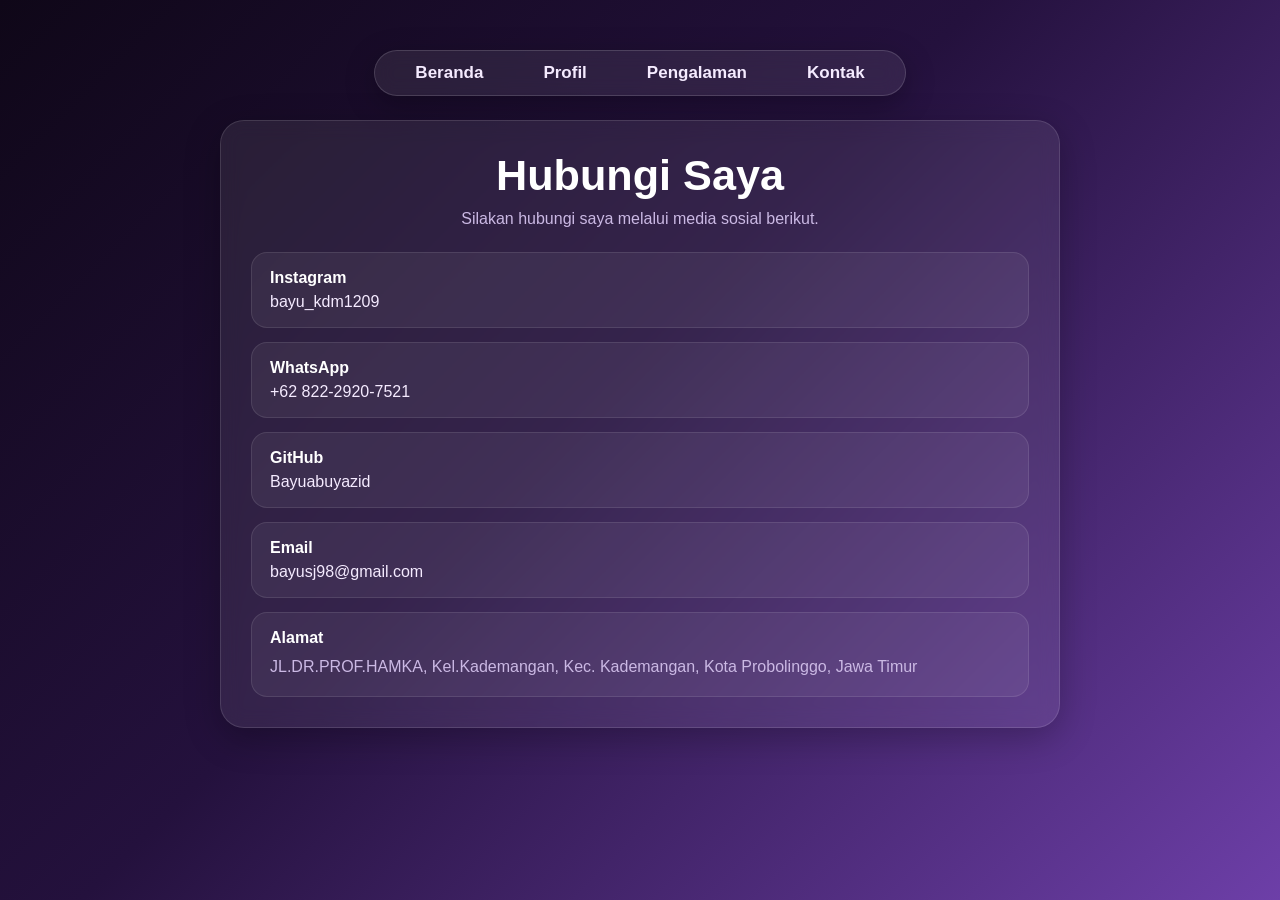
==== kontak.html @ 6a30286f "mengubah title website" ====
<!DOCTYPE html>
<html lang="en">
<head>
    <meta charset="UTF-8">
    <meta name="viewport" content="width=device-width, initial-scale=1.0">
    <title>Portofolio</title>
   <link rel="stylesheet" href="portofolio.css">
</head>
<body class="kontak-page">
    <header>
        <div class="navbar">
            <div class="login">
                <img src="" alt="">
            </div>
            <nav class="menu">
                <ul>
                    <li><a href="index.html">Beranda</a></li>
                    <li><a href="portofolio-2.html">Profil</a></li>
                    <li><a href="potofolio-3.html">Pengalaman</a></li>
                    <li><a href="kontak.html">Kontak</a></li>
                </ul>
            </nav>
        </div>

        <div class="kontak-wrapper">
            <h1>Hubungi Saya</h1>
            <p class="subjudul">Silakan hubungi saya melalui media sosial berikut.</p>

            <div class="kontak-list">
                <div class="kontak-item">
                    <strong>Instagram</strong>
                    <a href="https://www.instagram.com/bayu_kdm1209" target="_blank">bayu_kdm1209</a>
                </div>

                <div class="kontak-item">
                    <strong>WhatsApp</strong>
                    <a href="https://wa.me/6282229207521" target="_blank">+62 822-2920-7521</a>
                </div>
                 <div class="Kontak-item">
                    <strong>GitHub</strong>
                    <a href="https://github.com/Bayuabuyazid" target="_blank">Bayuabuyazid</a>
                 </div>
                <div class="kontak-item">
                    <strong>Email</strong>
                    <a href="mailto:bayusj98@gmail.com">bayusj98@gmail.com</a>
                </div>

                <div class="kontak-item">
                    <strong>Alamat</strong>
                    <p>JL.DR.PROF.HAMKA, Kel.Kademangan, Kec. Kademangan, Kota Probolinggo, Jawa Timur</p>
                </div>
            </div>
        </div>
    </header>
    <script src="../JS/portofolio.js"></script>
</body>
</html>
---- portofolio.css ----
:root {
    --bg-dark: #0f0718;
    --bg-mid: #24113d;
    --bg-light: #6d3fa8;
    --text-main: #f5ebff;
    --text-soft: #cbb9e4;
    --accent: #b388ff;
    --accent-2: #7c4dff;
}

* {
    box-sizing: border-box;
    margin: 0;
    padding: 0;
}

body {
    font-family: 'Segoe UI', Arial, sans-serif;
    min-height: 100vh;
    scroll-behavior: smooth;
    background: linear-gradient(135deg, var(--bg-dark) 0%, var(--bg-mid) 45%, var(--bg-light) 100%);
    color: var(--text-main);
}

header {
    padding: 20px 40px;
}

.navbar {
    display: flex;
    justify-content: center;
    align-items: center;
    background: rgba(255, 255, 255, 0.08);
    backdrop-filter: blur(10px);
    border: 1px solid rgba(255, 255, 255, 0.15);
    border-radius: 50px;
    padding: 12px 20px;
    margin: 20px auto;
    width: fit-content;
    box-shadow: 0 8px 30px rgba(0, 0, 0, 0.25);
}

.menu ul {
    display: flex;
    list-style: none;
    gap: 20px;
    justify-content: center;
    align-items: center;
    padding: 0;
    margin: 0;
}

.menu ul li a {
    text-decoration: none;
    color: var(--text-main);
    font-weight: 600;
    padding: 12px 20px;
    font-size: 17px;
    border-radius: 20px;
    transition: 0.3s ease;
}

.menu ul li a:hover {
    background: linear-gradient(90deg, var(--accent), var(--accent-2));
    color: #fff;
    box-shadow: 0 0 12px rgba(179, 136, 255, 0.4);
}

main {
    display: grid;
    grid-template-columns: 1.2fr 0.8fr;
    align-items: center;
    gap: 40px;
    padding: 60px 40px 40px;
}

.perkenalan {
    background: rgba(255, 255, 255, 0.08);
    padding: 30px;
    border-radius: 24px;
    border: 1px solid rgba(255, 255, 255, 0.12);
    box-shadow: 0 10px 35px rgba(0, 0, 0, 0.25);
}

.perkenalan h1 {
    font-size: 2.2rem;
    margin-bottom: 12px;
    color: #ffffff;
}

.perkenalan p {
    font-size: 1rem;
    line-height: 1.7;
    color: var(--text-soft);
}

.foto {
    display: flex;
    justify-content: center;
}

.foto img {
    width: 280px;
    height: 280px;
    object-fit: cover;
    border-radius: 50%;
    border: 4px solid rgba(255, 255, 255, 0.25);
    box-shadow: 0 12px 35px rgba(0, 0, 0, 0.35);
}

@media (max-width: 768px) {
    header {
        padding: 16px;
    }

    .navbar {
        flex-direction: column;
        gap: 12px;
    }

    main {
        grid-template-columns: 1fr;
        padding: 30px 16px;
    }

    .perkenalan {
        padding: 24px;
    }

    .foto img {
        width: 220px;
        height: 220px;
    }
}

body.halaman-Profil {
    min-height: 100vh;
    background: linear-gradient(135deg, var(--bg-dark) 0%, var(--bg-mid) 45%, var(--bg-light) 100%);
    color: var(--text-main);
    overflow-x: hidden;
    position: relative;
}

body.halaman-Profil::before {
    content: "";
    position: absolute;
    inset: 0;
    background: radial-gradient(circle at top left, rgba(179, 136, 255, 0.2), transparent 28%),
                radial-gradient(circle at bottom right, rgba(124, 77, 255, 0.2), transparent 30%);
    pointer-events: none;
}

body.halaman-Profil header {
    position: relative;
    z-index: 1;
    padding: 30px 24px 60px;
}

body.halaman-Profil h1 {
    text-align: center;
    font-size: clamp(2rem, 4vw, 3rem);
    margin: 30px 0 10px;
    color: #ffffff;
    text-shadow: 0 4px 20px rgba(0, 0, 0, 0.25);
}

body.halaman-Profil header > p {
    text-align: center;
    font-size: 1.08rem;
    color: var(--text-soft);
    margin-bottom: 30px;
    letter-spacing: 0.04em;
}

body.halaman-Profil .info,
body.halaman-Profil .tentang {
    max-width: 820px;
    margin: 0 auto 24px;
    background: rgba(255, 255, 255, 0.08);
    border: 1px solid rgba(255, 255, 255, 0.12);
    border-radius: 24px;
    padding: 24px 28px;
    box-shadow: 0 10px 35px rgba(0, 0, 0, 0.25);
    backdrop-filter: blur(10px);
}

body.halaman-Profil .info p {
    margin: 10px 0;
    font-size: 1rem;
    color: var(--text-main);
}

body.halaman-Profil .tentang h2 {
    margin-bottom: 14px;
    font-size: 1.5rem;
    color: #ffffff;
}

body.halaman-Profil .tentang p {
    line-height: 1.8;
    color: var(--text-soft);
    font-size: 1rem;
}

body.halaman-Profil .profil {
    max-width: 980px;
    margin: 0 auto;
    padding: 0 24px 60px;
    position: relative;
    z-index: 1;
}

body.halaman-Profil .profil > h1 {
    text-align: center;
    font-size: clamp(2rem, 4vw, 3rem);
    margin: 0 0 16px;
    color: #ffffff;
    text-shadow: 0 4px 20px rgba(0, 0, 0, 0.25);
}

body.halaman-Profil .deskripsi {
    max-width: 760px;
    margin: 0 auto 32px;
    text-align: center;
    line-height: 1.8;
    color: var(--text-soft);
    font-size: 1.04rem;
}

body.halaman-Profil .box {
    margin-bottom: 24px;
    padding: 24px 28px;
    border-radius: 24px;
    background: rgba(255, 255, 255, 0.08);
    border: 1px solid rgba(255, 255, 255, 0.12);
    box-shadow: 0 10px 35px rgba(0, 0, 0, 0.25);
    backdrop-filter: blur(10px);
}

body.halaman-Profil .box h2 {
    margin-bottom: 16px;
    font-size: 1.4rem;
    color: #ffffff;
}

body.halaman-Profil .card {
    padding: 18px 20px;
    margin-bottom: 14px;
    border-radius: 18px;
    background: rgba(255, 255, 255, 0.06);
    border: 1px solid rgba(255, 255, 255, 0.1);
}

body.halaman-Profil .card:last-child {
    margin-bottom: 0;
}

body.halaman-Profil .card h3 {
    margin-bottom: 8px;
    color: #ffffff;
    font-size: 1.06rem;
}

body.halaman-Profil .card p,
body.halaman-Profil .card li,
body.halaman-Profil .card small {
    color: var(--text-soft);
    line-height: 1.7;
}

body.halaman-Profil .card strong {
    color: var(--text-main);
}

body.halaman-Profil .card ul {
    list-style: none;
    padding: 0;
    margin: 0;
    display: grid;
    gap: 8px;
}

body.halaman-Profil .card li::before {
    content: "•";
    color: var(--accent);
    margin-right: 8px;
}

@media (max-width: 768px) {
    body.halaman-Profil header {
        padding: 20px 16px 40px;
    }

    body.halaman-Profil .menu ul {
        flex-wrap: wrap;
        gap: 10px;
    }

    body.halaman-Profil .info,
    body.halaman-Profil .tentang {
        padding: 20px;
        border-radius: 18px;
    }
}

body.kontak-page {
    min-height: 100vh;
    background: linear-gradient(135deg, var(--bg-dark) 0%, var(--bg-mid) 45%, var(--bg-light) 100%);
    color: var(--text-main);
    overflow-x: hidden;
}

body.kontak-page header {
    padding: 30px 24px 60px;
}

body.kontak-page .kontak-wrapper {
    max-width: 840px;
    margin: 24px auto 0;
    padding: 30px;
    border-radius: 24px;
    background: rgba(255, 255, 255, 0.08);
    border: 1px solid rgba(255, 255, 255, 0.12);
    box-shadow: 0 10px 35px rgba(0, 0, 0, 0.25);
    backdrop-filter: blur(10px);
}

body.kontak-page h1 {
    text-align: center;
    font-size: clamp(2rem, 4vw, 2.7rem);
    margin-bottom: 10px;
    color: #ffffff;
}

body.kontak-page .subjudul {
    text-align: center;
    color: var(--text-soft);
    margin-bottom: 24px;
}

body.kontak-page .kontak-list {
    display: grid;
    gap: 14px;
}

body.kontak-page .kontak-item,
body.kontak-page .Kontak-item {
    padding: 16px 18px;
    border-radius: 16px;
    background: rgba(255, 255, 255, 0.06);
    border: 1px solid rgba(255, 255, 255, 0.1);
    display: flex;
    flex-direction: column;
    gap: 6px;
    transition: transform 0.2s ease, background 0.2s ease;
}

body.kontak-page .kontak-item:hover,
body.kontak-page .Kontak-item:hover {
    background: rgba(255, 255, 255, 0.1);
    transform: translateY(-2px);
}

body.kontak-page .kontak-item strong,
body.kontak-page .Kontak-item strong {
    display: block;
    color: #ffffff;
    font-size: 1rem;
}

body.kontak-page .kontak-item a,
body.kontak-page .Kontak-item a {
    color: var(--text-main);
    text-decoration: none;
    word-break: break-word;
}

body.kontak-page .kontak-item a:hover,
body.kontak-page .Kontak-item a:hover {
    color: var(--accent);
}

body.kontak-page .kontak-item p,
body.kontak-page .Kontak-item p {
    margin: 0;
    color: var(--text-soft);
    line-height: 1.7;
}

@media (max-width: 768px) {
    body.kontak-page header {
        padding: 20px 16px 40px;
    }

    body.kontak-page .kontak-wrapper {
        padding: 20px;
        border-radius: 18px;
    }
}

body.halaman-Pengalaman{
    min-height:100vh;
    background:linear-gradient(135deg,var(--bg-dark) 0%,var(--bg-mid) 45%,var(--bg-light) 100%);
    color:var(--text-main);
    overflow-x:hidden;
    position:relative;
}

body.halaman-Pengalaman::before{
    content:"";
    position:absolute;
    inset:0;
    background:
    radial-gradient(circle at top left,rgba(179,136,255,.18),transparent 30%),
    radial-gradient(circle at bottom right,rgba(124,77,255,.18),transparent 30%);
    pointer-events:none;
}

body.halaman-Pengalaman header{
    position:relative;
    z-index:2;
}

.pengalaman{
    position:relative;
    z-index:2;
    max-width:1100px;
    margin:40px auto;
    padding:20px;
}

.pengalaman h1{
    text-align:center;
    font-size:2.6rem;
    margin-bottom:40px;
    color:#fff;
    text-shadow:0 5px 15px rgba(0,0,0,.3);
}

.pengalaman{
    display:grid;
    grid-template-columns:repeat(auto-fit,minmax(220px,1fr));
    gap:30px;
}

.pengalaman h1{
    grid-column:1/-1;
}

.skill{
    background:rgba(255,255,255,.08);
    border:1px solid rgba(255,255,255,.12);
    border-radius:22px;
    padding:25px;
    backdrop-filter:blur(12px);
    box-shadow:0 12px 35px rgba(0,0,0,.25);
    transition:.35s;
    text-align:center;
}

.skill:hover{
    transform:translateY(-10px);
    box-shadow:0 18px 40px rgba(124,77,255,.35);
    border:1px solid rgba(179,136,255,.35);
}

.skill img{
    width:110px;
    height:110px;
    object-fit:contain;
    margin-bottom:18px;
}

.skill span{
    display:block;
    font-size:1.1rem;
    font-weight:600;
    color:#fff;
}

@media(max-width:768px){

    .pengalaman{
        grid-template-columns:1fr;
        padding:15px;
    }

    .pengalaman h1{
        font-size:2rem;
    }

    .skill img{
        width:90px;
        height:90px;
    }

}

/* ===========================================
   ANIMASI TAMBAHAN
   =========================================== */

/* Background bergerak perlahan */
body{
    background-size:300% 300%;
    animation:gradientMove 15s ease infinite;
}

@keyframes gradientMove{
    0%{
        background-position:0% 50%;
    }
    50%{
        background-position:100% 50%;
    }
    100%{
        background-position:0% 50%;
    }
}

/* Navbar muncul dari atas */
.navbar{
    animation:navbarMasuk .8s ease;
}

@keyframes navbarMasuk{
    from{
        opacity:0;
        transform:translateY(-40px);
    }
    to{
        opacity:1;
        transform:translateY(0);
    }
}

/* Card muncul dengan animasi */
.perkenalan,
.info,
.tentang,
.skill,
.kontak-wrapper{

    animation:muncul .8s ease;

}

@keyframes muncul{

    from{
        opacity:0;
        transform:translateY(40px);
    }

    to{
        opacity:1;
        transform:translateY(0);
    }

}

/* Foto profil bernapas */
.foto img{

    animation:nafas 4s ease-in-out infinite;

}

@keyframes nafas{

    0%{
        transform:scale(1);
    }

    50%{
        transform:scale(1.03);
    }

    100%{
        transform:scale(1);
    }

}

/* Judul menyala */
h1{

    animation:glow 3s infinite alternate;

}

@keyframes glow{

    from{
        text-shadow:0 0 8px #7c4dff;
    }

    to{
        text-shadow:0 0 25px #b388ff;
    }

}

/* Hover menu */
.menu ul li a{

    transition:.35s;

}

.menu ul li a:hover{

    transform:translateY(-4px) scale(1.05);

}

/* Hover card */
.skill,
.perkenalan,
.info,
.tentang,
.kontak-wrapper{

    transition:.4s;

}

.skill:hover,
.perkenalan:hover,
.info:hover,
.tentang:hover,
.kontak-wrapper:hover{

    transform:translateY(-10px);
    box-shadow:0 15px 40px rgba(179,136,255,.35);

}

/* Hover logo */
.skill img{

    transition:.5s;

}

.skill:hover img{

    transform:rotate(10deg) scale(1.15);

}

/* Animasi garis bawah menu */
.menu ul li a{

    position:relative;

}

.menu ul li a::after{

    content:"";
    position:absolute;
    left:50%;
    bottom:5px;
    width:0;
    height:2px;
    background:#fff;
    transition:.4s;

}

.menu ul li a:hover::after{

    width:70%;
    left:15%;

}

/* Scroll lebih halus */
html{

    scroll-behavior:smooth;

}

/* Repostori di hp */
@media(max-width:768px){

    .skill img{

        width:80px;
        height:80px;

    }

    .skill span{

        font-size:1rem;

    }

}
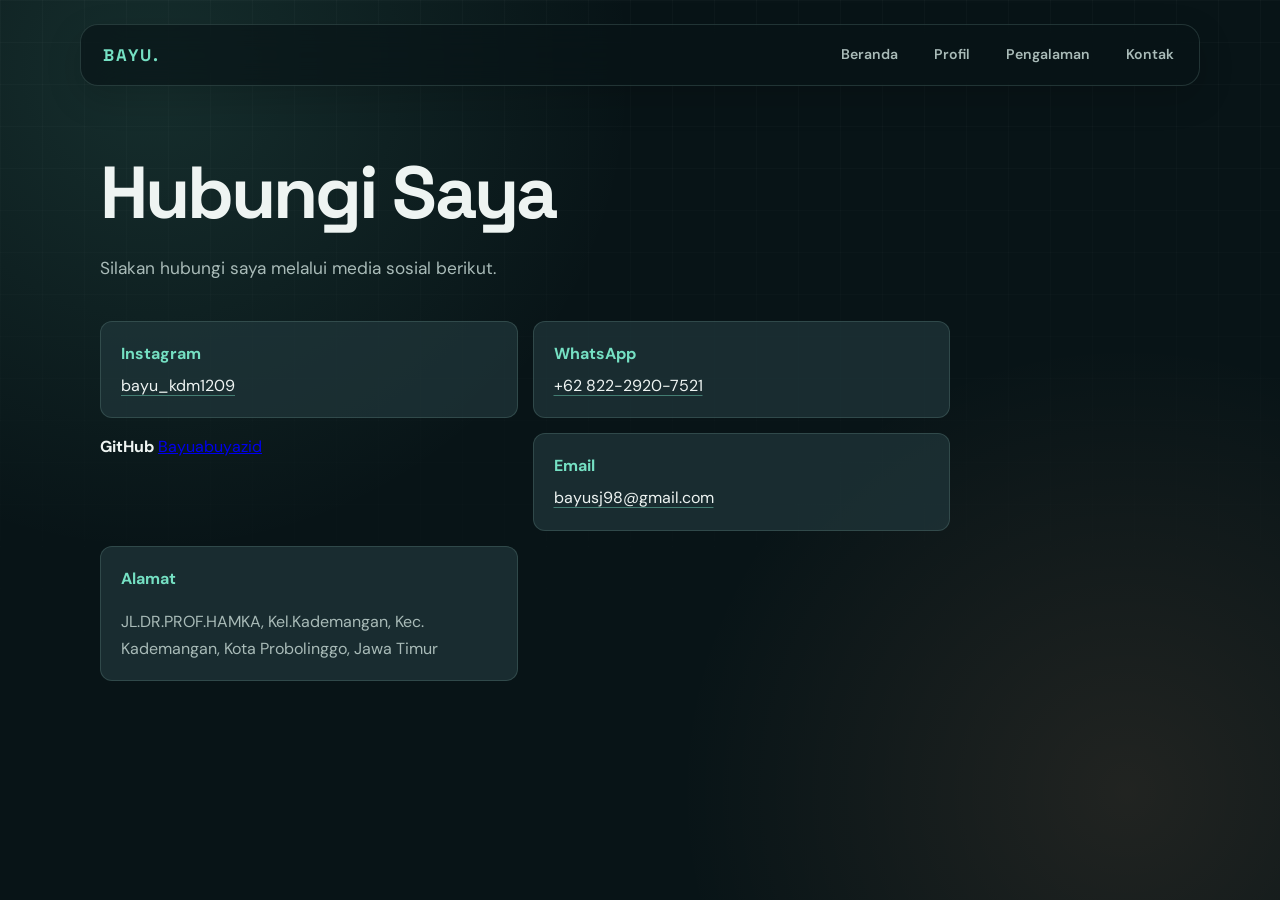
==== commit 0cb70380: "meperbaiki file" ====
--- a/kontak.html
+++ b/kontak.html
@@ -5,20 +5,19 @@
     <meta name="viewport" content="width=device-width, initial-scale=1.0">
     <title>Portofolio</title>
    <link rel="stylesheet" href="portofolio.css">
+     <link rel="icon" type="image/png" href="img/ChatGPT Image 18 Agu 2026, 06.42.05.png">
 </head>
 <body class="kontak-page">
     <header>
-        <div class="navbar">
+       <div class = "navbar">
             <div class="login">
-                <img src="" alt="">
+                <img src="" alt="Bayu Abu Yazid">
             </div>
             <nav class="menu">
-                <ul>
-                    <li><a href="index.html">Beranda</a></li>
-                    <li><a href="portofolio-2.html">Profil</a></li>
-                    <li><a href="potofolio-3.html">Pengalaman</a></li>
-                    <li><a href="kontak.html">Kontak</a></li>
-                </ul>
+             <a href="index.html">Beranda</a>
+             <a href="portofolio-2.html">Profil</a>
+             <a href="potofolio-3.html ">Pengalaman</a>
+             <a href="kontak.html">Kontak</a>
             </nav>
         </div>
 
--- a/portofolio.css
+++ b/portofolio.css
@@ -1,703 +1,352 @@
+@import url('https://fonts.googleapis.com/css2?family=DM+Sans:wght@400;500;600;700&family=Space+Grotesk:wght@500;600;700&display=swap');
+
 :root {
-    --bg-dark: #0f0718;
-    --bg-mid: #24113d;
-    --bg-light: #6d3fa8;
-    --text-main: #f5ebff;
-    --text-soft: #cbb9e4;
-    --accent: #b388ff;
-    --accent-2: #7c4dff;
+    --ink: #eef4f2;
+    --muted: #a9bbb8;
+    --surface: rgba(19, 35, 40, 0.82);
+    --surface-light: rgba(32, 54, 59, 0.72);
+    --line: rgba(173, 221, 211, 0.16);
+    --accent: #75e0c3;
+    --accent-warm: #ffad7a;
+    --background: #081417;
+    --shadow: 0 24px 70px rgba(0, 0, 0, 0.28);
 }
 
 * {
     box-sizing: border-box;
+}
+
+html {
+    scroll-behavior: smooth;
+}
+
+body {
+    min-height: 100vh;
+    margin: 0;
+    color: var(--ink);
+    font-family: 'DM Sans', 'Segoe UI', sans-serif;
+    line-height: 1.7;
+    background:
+        radial-gradient(circle at 12% 8%, rgba(117, 224, 195, 0.13), transparent 30rem),
+        radial-gradient(circle at 88% 88%, rgba(255, 173, 122, 0.1), transparent 28rem),
+        var(--background);
+}
+
+body::before {
+    position: fixed;
+    inset: 0;
+    z-index: -1;
+    background-image: linear-gradient(rgba(255, 255, 255, 0.025) 1px, transparent 1px),
+        linear-gradient(90deg, rgba(255, 255, 255, 0.025) 1px, transparent 1px);
+    background-size: 42px 42px;
+    content: '';
+    mask-image: linear-gradient(to bottom, black, transparent 80%);
+    pointer-events: none;
+}
+
+header {
+    position: relative;
+    z-index: 2;
+    width: min(1120px, calc(100% - 40px));
+    margin: 0 auto;
+    padding: 24px 0;
+}
+
+.navbar {
+    display: flex;
+    align-items: center;
+    justify-content: space-between;
+    min-height: 58px;
+    padding: 8px 10px 8px 22px;
+    border: 1px solid var(--line);
+    border-radius: 18px;
+    background: rgba(8, 20, 23, 0.68);
+    box-shadow: 0 12px 35px rgba(0, 0, 0, 0.16);
+    backdrop-filter: blur(18px);
+}
+
+.login::before {
+    color: var(--accent);
+    content: 'BAYU.';
+    font-family: 'Space Grotesk', sans-serif;
+    font-size: 1.05rem;
+    font-weight: 700;
+    letter-spacing: 0.12em;
+}
+
+.login img {
+    display: none;
+}
+
+.menu,
+.menu ul {
+    display: flex;
+    align-items: center;
+    gap: 6px;
     margin: 0;
     padding: 0;
-}
-
-body {
-    font-family: 'Segoe UI', Arial, sans-serif;
-    min-height: 100vh;
-    scroll-behavior: smooth;
-    background: linear-gradient(135deg, var(--bg-dark) 0%, var(--bg-mid) 45%, var(--bg-light) 100%);
-    color: var(--text-main);
-}
-
-header {
-    padding: 20px 40px;
-}
-
-.navbar {
+    list-style: none;
+}
+
+.menu a {
+    display: block;
+    padding: 9px 14px;
+    border: 1px solid transparent;
+    border-radius: 10px;
+    color: var(--muted);
+    font-size: 0.88rem;
+    font-weight: 600;
+    text-decoration: none;
+    transition: 0.25s ease;
+}
+
+.menu a:hover,
+.menu a.active {
+    border-color: rgba(117, 224, 195, 0.24);
+    color: var(--accent);
+    background: rgba(117, 224, 195, 0.1);
+}
+
+h1,
+h2,
+h3 {
+    margin-top: 0;
+    color: var(--ink);
+    font-family: 'Space Grotesk', sans-serif;
+    line-height: 1.15;
+}
+
+h1 {
+    font-size: clamp(2.6rem, 6vw, 5.3rem);
+    letter-spacing: -0.04em;
+}
+
+h2 {
+    font-size: clamp(1.35rem, 2.5vw, 1.9rem);
+}
+
+main,
+.pengalaman,
+.kontak-wrapper {
+    width: min(1120px, calc(100% - 40px));
+    margin: 0 auto;
+}
+
+.perkenalan {
+    max-width: 780px;
+    padding: 13vh 0 60px;
+}
+
+.perkenalan h1 {
+    max-width: 760px;
+    margin-bottom: 22px;
+}
+
+.perkenalan h1::first-line {
+    color: var(--accent);
+}
+
+.perkenalan p,
+.deskripsi,
+.subjudul {
+    max-width: 650px;
+    color: var(--muted);
+    font-size: 1.08rem;
+}
+
+.foto {
+    position: absolute;
+    top: 21vh;
+    right: max(40px, calc((100vw - 1120px) / 2));
+    width: 230px;
+    padding: 9px;
+    border: 1px solid var(--line);
+    border-radius: 50%;
+    background: var(--surface);
+    box-shadow: var(--shadow);
+    transform: rotate(5deg);
+}
+
+.foto img {
+    display: block;
+    width: 100%;
+    aspect-ratio: 1;
+    border-radius: 50%;
+    object-fit: cover;
+}
+
+.profil,
+.pengalaman,
+.kontak-wrapper {
+    padding: 65px 0 100px;
+}
+
+.profil > h1,
+.pengalaman > h1,
+.kontak-wrapper > h1 {
+    margin-bottom: 18px;
+    font-size: clamp(2.5rem, 6vw, 4.6rem);
+}
+
+.box {
+    margin-top: 38px;
+    padding: 26px;
+    border: 1px solid var(--line);
+    border-radius: 18px;
+    background: rgba(14, 29, 33, 0.66);
+    box-shadow: var(--shadow);
+}
+
+.box h2 {
     display: flex;
-    justify-content: center;
+    gap: 10px;
     align-items: center;
-    background: rgba(255, 255, 255, 0.08);
-    backdrop-filter: blur(10px);
-    border: 1px solid rgba(255, 255, 255, 0.15);
-    border-radius: 50px;
-    padding: 12px 20px;
-    margin: 20px auto;
-    width: fit-content;
-    box-shadow: 0 8px 30px rgba(0, 0, 0, 0.25);
-}
-
-.menu ul {
-    display: flex;
-    list-style: none;
-    gap: 20px;
-    justify-content: center;
-    align-items: center;
-    padding: 0;
+    margin-bottom: 20px;
+}
+
+.card,
+.kontak-item {
+    margin-top: 14px;
+    padding: 18px 20px;
+    border: 1px solid var(--line);
+    border-radius: 12px;
+    background: var(--surface-light);
+}
+
+.card p,
+.card ul {
+    margin: 7px 0;
+}
+
+.card strong,
+.card h3,
+.kontak-item strong {
+    color: var(--accent);
+}
+
+.card small {
+    color: var(--accent-warm);
+}
+
+.card li {
+    margin: 8px 0;
+    color: var(--muted);
+}
+
+.pengalaman {
+    display: grid;
+    grid-template-columns: repeat(4, 1fr);
+    gap: 18px;
+}
+
+.pengalaman h1 {
+    grid-column: 1 / -1;
+}
+
+.skill {
+    overflow: hidden;
+    min-height: 220px;
+    border: 1px solid var(--line);
+    border-radius: 16px;
+    background: var(--surface);
+    box-shadow: var(--shadow);
+    transition: transform 0.3s ease, border-color 0.3s ease;
+}
+
+.skill:hover {
+    border-color: rgba(117, 224, 195, 0.52);
+    transform: translateY(-8px);
+}
+
+.skill img {
+    display: block;
+    width: 100%;
+    height: 220px;
+    object-fit: cover;
+}
+
+.kontak-list {
+    display: grid;
+    grid-template-columns: repeat(2, 1fr);
+    gap: 15px;
+    max-width: 850px;
+    margin-top: 38px;
+}
+
+.kontak-item {
     margin: 0;
 }
 
-.menu ul li a {
-    text-decoration: none;
-    color: var(--text-main);
-    font-weight: 600;
-    padding: 12px 20px;
-    font-size: 17px;
-    border-radius: 20px;
-    transition: 0.3s ease;
-}
-
-.menu ul li a:hover {
-    background: linear-gradient(90deg, var(--accent), var(--accent-2));
-    color: #fff;
-    box-shadow: 0 0 12px rgba(179, 136, 255, 0.4);
-}
-
-main {
-    display: grid;
-    grid-template-columns: 1.2fr 0.8fr;
-    align-items: center;
-    gap: 40px;
-    padding: 60px 40px 40px;
-}
-
-.perkenalan {
-    background: rgba(255, 255, 255, 0.08);
-    padding: 30px;
-    border-radius: 24px;
-    border: 1px solid rgba(255, 255, 255, 0.12);
-    box-shadow: 0 10px 35px rgba(0, 0, 0, 0.25);
-}
-
-.perkenalan h1 {
-    font-size: 2.2rem;
-    margin-bottom: 12px;
-    color: #ffffff;
-}
-
-.perkenalan p {
-    font-size: 1rem;
-    line-height: 1.7;
-    color: var(--text-soft);
-}
-
-.foto {
-    display: flex;
-    justify-content: center;
-}
-
-.foto img {
-    width: 280px;
-    height: 280px;
-    object-fit: cover;
-    border-radius: 50%;
-    border: 4px solid rgba(255, 255, 255, 0.25);
-    box-shadow: 0 12px 35px rgba(0, 0, 0, 0.35);
-}
-
-@media (max-width: 768px) {
-    header {
+.kontak-item strong,
+.kontak-item a {
+    display: block;
+}
+
+.kontak-item a {
+    margin-top: 5px;
+    color: var(--ink);
+    text-decoration-color: rgba(117, 224, 195, 0.45);
+    text-underline-offset: 4px;
+}
+
+.kontak-item a:hover {
+    color: var(--accent);
+}
+
+.kontak-item p {
+    margin-bottom: 0;
+    color: var(--muted);
+}
+
+@media (max-width: 760px) {
+    header,
+    main,
+    .pengalaman,
+    .kontak-wrapper {
+        width: min(100% - 28px, 600px);
+    }
+
+    .navbar {
+        align-items: flex-start;
+        gap: 12px;
         padding: 16px;
     }
 
-    .navbar {
-        flex-direction: column;
-        gap: 12px;
-    }
-
-    main {
+    .menu,
+    .menu ul {
+        flex-wrap: wrap;
+        justify-content: flex-end;
+    }
+
+    .menu a {
+        padding: 7px 9px;
+        font-size: 0.78rem;
+    }
+
+    .perkenalan {
+        padding-top: 9vh;
+    }
+
+    .foto {
+        position: relative;
+        top: auto;
+        right: auto;
+        width: min(190px, 55vw);
+        margin: 0 auto 40px;
+    }
+
+    .profil,
+    .pengalaman,
+    .kontak-wrapper {
+        padding-top: 40px;
+    }
+
+    .box {
+        padding: 18px;
+    }
+
+    .pengalaman,
+    .kontak-list {
         grid-template-columns: 1fr;
-        padding: 30px 16px;
-    }
-
-    .perkenalan {
-        padding: 24px;
-    }
-
-    .foto img {
-        width: 220px;
-        height: 220px;
-    }
-}
-
-body.halaman-Profil {
-    min-height: 100vh;
-    background: linear-gradient(135deg, var(--bg-dark) 0%, var(--bg-mid) 45%, var(--bg-light) 100%);
-    color: var(--text-main);
-    overflow-x: hidden;
-    position: relative;
-}
-
-body.halaman-Profil::before {
-    content: "";
-    position: absolute;
-    inset: 0;
-    background: radial-gradient(circle at top left, rgba(179, 136, 255, 0.2), transparent 28%),
-                radial-gradient(circle at bottom right, rgba(124, 77, 255, 0.2), transparent 30%);
-    pointer-events: none;
-}
-
-body.halaman-Profil header {
-    position: relative;
-    z-index: 1;
-    padding: 30px 24px 60px;
-}
-
-body.halaman-Profil h1 {
-    text-align: center;
-    font-size: clamp(2rem, 4vw, 3rem);
-    margin: 30px 0 10px;
-    color: #ffffff;
-    text-shadow: 0 4px 20px rgba(0, 0, 0, 0.25);
-}
-
-body.halaman-Profil header > p {
-    text-align: center;
-    font-size: 1.08rem;
-    color: var(--text-soft);
-    margin-bottom: 30px;
-    letter-spacing: 0.04em;
-}
-
-body.halaman-Profil .info,
-body.halaman-Profil .tentang {
-    max-width: 820px;
-    margin: 0 auto 24px;
-    background: rgba(255, 255, 255, 0.08);
-    border: 1px solid rgba(255, 255, 255, 0.12);
-    border-radius: 24px;
-    padding: 24px 28px;
-    box-shadow: 0 10px 35px rgba(0, 0, 0, 0.25);
-    backdrop-filter: blur(10px);
-}
-
-body.halaman-Profil .info p {
-    margin: 10px 0;
-    font-size: 1rem;
-    color: var(--text-main);
-}
-
-body.halaman-Profil .tentang h2 {
-    margin-bottom: 14px;
-    font-size: 1.5rem;
-    color: #ffffff;
-}
-
-body.halaman-Profil .tentang p {
-    line-height: 1.8;
-    color: var(--text-soft);
-    font-size: 1rem;
-}
-
-body.halaman-Profil .profil {
-    max-width: 980px;
-    margin: 0 auto;
-    padding: 0 24px 60px;
-    position: relative;
-    z-index: 1;
-}
-
-body.halaman-Profil .profil > h1 {
-    text-align: center;
-    font-size: clamp(2rem, 4vw, 3rem);
-    margin: 0 0 16px;
-    color: #ffffff;
-    text-shadow: 0 4px 20px rgba(0, 0, 0, 0.25);
-}
-
-body.halaman-Profil .deskripsi {
-    max-width: 760px;
-    margin: 0 auto 32px;
-    text-align: center;
-    line-height: 1.8;
-    color: var(--text-soft);
-    font-size: 1.04rem;
-}
-
-body.halaman-Profil .box {
-    margin-bottom: 24px;
-    padding: 24px 28px;
-    border-radius: 24px;
-    background: rgba(255, 255, 255, 0.08);
-    border: 1px solid rgba(255, 255, 255, 0.12);
-    box-shadow: 0 10px 35px rgba(0, 0, 0, 0.25);
-    backdrop-filter: blur(10px);
-}
-
-body.halaman-Profil .box h2 {
-    margin-bottom: 16px;
-    font-size: 1.4rem;
-    color: #ffffff;
-}
-
-body.halaman-Profil .card {
-    padding: 18px 20px;
-    margin-bottom: 14px;
-    border-radius: 18px;
-    background: rgba(255, 255, 255, 0.06);
-    border: 1px solid rgba(255, 255, 255, 0.1);
-}
-
-body.halaman-Profil .card:last-child {
-    margin-bottom: 0;
-}
-
-body.halaman-Profil .card h3 {
-    margin-bottom: 8px;
-    color: #ffffff;
-    font-size: 1.06rem;
-}
-
-body.halaman-Profil .card p,
-body.halaman-Profil .card li,
-body.halaman-Profil .card small {
-    color: var(--text-soft);
-    line-height: 1.7;
-}
-
-body.halaman-Profil .card strong {
-    color: var(--text-main);
-}
-
-body.halaman-Profil .card ul {
-    list-style: none;
-    padding: 0;
-    margin: 0;
-    display: grid;
-    gap: 8px;
-}
-
-body.halaman-Profil .card li::before {
-    content: "•";
-    color: var(--accent);
-    margin-right: 8px;
-}
-
-@media (max-width: 768px) {
-    body.halaman-Profil header {
-        padding: 20px 16px 40px;
-    }
-
-    body.halaman-Profil .menu ul {
-        flex-wrap: wrap;
-        gap: 10px;
-    }
-
-    body.halaman-Profil .info,
-    body.halaman-Profil .tentang {
-        padding: 20px;
-        border-radius: 18px;
-    }
-}
-
-body.kontak-page {
-    min-height: 100vh;
-    background: linear-gradient(135deg, var(--bg-dark) 0%, var(--bg-mid) 45%, var(--bg-light) 100%);
-    color: var(--text-main);
-    overflow-x: hidden;
-}
-
-body.kontak-page header {
-    padding: 30px 24px 60px;
-}
-
-body.kontak-page .kontak-wrapper {
-    max-width: 840px;
-    margin: 24px auto 0;
-    padding: 30px;
-    border-radius: 24px;
-    background: rgba(255, 255, 255, 0.08);
-    border: 1px solid rgba(255, 255, 255, 0.12);
-    box-shadow: 0 10px 35px rgba(0, 0, 0, 0.25);
-    backdrop-filter: blur(10px);
-}
-
-body.kontak-page h1 {
-    text-align: center;
-    font-size: clamp(2rem, 4vw, 2.7rem);
-    margin-bottom: 10px;
-    color: #ffffff;
-}
-
-body.kontak-page .subjudul {
-    text-align: center;
-    color: var(--text-soft);
-    margin-bottom: 24px;
-}
-
-body.kontak-page .kontak-list {
-    display: grid;
-    gap: 14px;
-}
-
-body.kontak-page .kontak-item,
-body.kontak-page .Kontak-item {
-    padding: 16px 18px;
-    border-radius: 16px;
-    background: rgba(255, 255, 255, 0.06);
-    border: 1px solid rgba(255, 255, 255, 0.1);
-    display: flex;
-    flex-direction: column;
-    gap: 6px;
-    transition: transform 0.2s ease, background 0.2s ease;
-}
-
-body.kontak-page .kontak-item:hover,
-body.kontak-page .Kontak-item:hover {
-    background: rgba(255, 255, 255, 0.1);
-    transform: translateY(-2px);
-}
-
-body.kontak-page .kontak-item strong,
-body.kontak-page .Kontak-item strong {
-    display: block;
-    color: #ffffff;
-    font-size: 1rem;
-}
-
-body.kontak-page .kontak-item a,
-body.kontak-page .Kontak-item a {
-    color: var(--text-main);
-    text-decoration: none;
-    word-break: break-word;
-}
-
-body.kontak-page .kontak-item a:hover,
-body.kontak-page .Kontak-item a:hover {
-    color: var(--accent);
-}
-
-body.kontak-page .kontak-item p,
-body.kontak-page .Kontak-item p {
-    margin: 0;
-    color: var(--text-soft);
-    line-height: 1.7;
-}
-
-@media (max-width: 768px) {
-    body.kontak-page header {
-        padding: 20px 16px 40px;
-    }
-
-    body.kontak-page .kontak-wrapper {
-        padding: 20px;
-        border-radius: 18px;
-    }
-}
-
-body.halaman-Pengalaman{
-    min-height:100vh;
-    background:linear-gradient(135deg,var(--bg-dark) 0%,var(--bg-mid) 45%,var(--bg-light) 100%);
-    color:var(--text-main);
-    overflow-x:hidden;
-    position:relative;
-}
-
-body.halaman-Pengalaman::before{
-    content:"";
-    position:absolute;
-    inset:0;
-    background:
-    radial-gradient(circle at top left,rgba(179,136,255,.18),transparent 30%),
-    radial-gradient(circle at bottom right,rgba(124,77,255,.18),transparent 30%);
-    pointer-events:none;
-}
-
-body.halaman-Pengalaman header{
-    position:relative;
-    z-index:2;
-}
-
-.pengalaman{
-    position:relative;
-    z-index:2;
-    max-width:1100px;
-    margin:40px auto;
-    padding:20px;
-}
-
-.pengalaman h1{
-    text-align:center;
-    font-size:2.6rem;
-    margin-bottom:40px;
-    color:#fff;
-    text-shadow:0 5px 15px rgba(0,0,0,.3);
-}
-
-.pengalaman{
-    display:grid;
-    grid-template-columns:repeat(auto-fit,minmax(220px,1fr));
-    gap:30px;
-}
-
-.pengalaman h1{
-    grid-column:1/-1;
-}
-
-.skill{
-    background:rgba(255,255,255,.08);
-    border:1px solid rgba(255,255,255,.12);
-    border-radius:22px;
-    padding:25px;
-    backdrop-filter:blur(12px);
-    box-shadow:0 12px 35px rgba(0,0,0,.25);
-    transition:.35s;
-    text-align:center;
-}
-
-.skill:hover{
-    transform:translateY(-10px);
-    box-shadow:0 18px 40px rgba(124,77,255,.35);
-    border:1px solid rgba(179,136,255,.35);
-}
-
-.skill img{
-    width:110px;
-    height:110px;
-    object-fit:contain;
-    margin-bottom:18px;
-}
-
-.skill span{
-    display:block;
-    font-size:1.1rem;
-    font-weight:600;
-    color:#fff;
-}
-
-@media(max-width:768px){
-
-    .pengalaman{
-        grid-template-columns:1fr;
-        padding:15px;
-    }
-
-    .pengalaman h1{
-        font-size:2rem;
-    }
-
-    .skill img{
-        width:90px;
-        height:90px;
-    }
-
-}
-
-/* ===========================================
-   ANIMASI TAMBAHAN
-   =========================================== */
-
-/* Background bergerak perlahan */
-body{
-    background-size:300% 300%;
-    animation:gradientMove 15s ease infinite;
-}
-
-@keyframes gradientMove{
-    0%{
-        background-position:0% 50%;
-    }
-    50%{
-        background-position:100% 50%;
-    }
-    100%{
-        background-position:0% 50%;
-    }
-}
-
-/* Navbar muncul dari atas */
-.navbar{
-    animation:navbarMasuk .8s ease;
-}
-
-@keyframes navbarMasuk{
-    from{
-        opacity:0;
-        transform:translateY(-40px);
-    }
-    to{
-        opacity:1;
-        transform:translateY(0);
-    }
-}
-
-/* Card muncul dengan animasi */
-.perkenalan,
-.info,
-.tentang,
-.skill,
-.kontak-wrapper{
-
-    animation:muncul .8s ease;
-
-}
-
-@keyframes muncul{
-
-    from{
-        opacity:0;
-        transform:translateY(40px);
-    }
-
-    to{
-        opacity:1;
-        transform:translateY(0);
-    }
-
-}
-
-/* Foto profil bernapas */
-.foto img{
-
-    animation:nafas 4s ease-in-out infinite;
-
-}
-
-@keyframes nafas{
-
-    0%{
-        transform:scale(1);
-    }
-
-    50%{
-        transform:scale(1.03);
-    }
-
-    100%{
-        transform:scale(1);
-    }
-
-}
-
-/* Judul menyala */
-h1{
-
-    animation:glow 3s infinite alternate;
-
-}
-
-@keyframes glow{
-
-    from{
-        text-shadow:0 0 8px #7c4dff;
-    }
-
-    to{
-        text-shadow:0 0 25px #b388ff;
-    }
-
-}
-
-/* Hover menu */
-.menu ul li a{
-
-    transition:.35s;
-
-}
-
-.menu ul li a:hover{
-
-    transform:translateY(-4px) scale(1.05);
-
-}
-
-/* Hover card */
-.skill,
-.perkenalan,
-.info,
-.tentang,
-.kontak-wrapper{
-
-    transition:.4s;
-
-}
-
-.skill:hover,
-.perkenalan:hover,
-.info:hover,
-.tentang:hover,
-.kontak-wrapper:hover{
-
-    transform:translateY(-10px);
-    box-shadow:0 15px 40px rgba(179,136,255,.35);
-
-}
-
-/* Hover logo */
-.skill img{
-
-    transition:.5s;
-
-}
-
-.skill:hover img{
-
-    transform:rotate(10deg) scale(1.15);
-
-}
-
-/* Animasi garis bawah menu */
-.menu ul li a{
-
-    position:relative;
-
-}
-
-.menu ul li a::after{
-
-    content:"";
-    position:absolute;
-    left:50%;
-    bottom:5px;
-    width:0;
-    height:2px;
-    background:#fff;
-    transition:.4s;
-
-}
-
-.menu ul li a:hover::after{
-
-    width:70%;
-    left:15%;
-
-}
-
-/* Scroll lebih halus */
-html{
-
-    scroll-behavior:smooth;
-
-}
-
-/* Repostori di hp */
-@media(max-width:768px){
-
-    .skill img{
-
-        width:80px;
-        height:80px;
-
-    }
-
-    .skill span{
-
-        font-size:1rem;
-
-    }
-
-}
-
+    }
+}
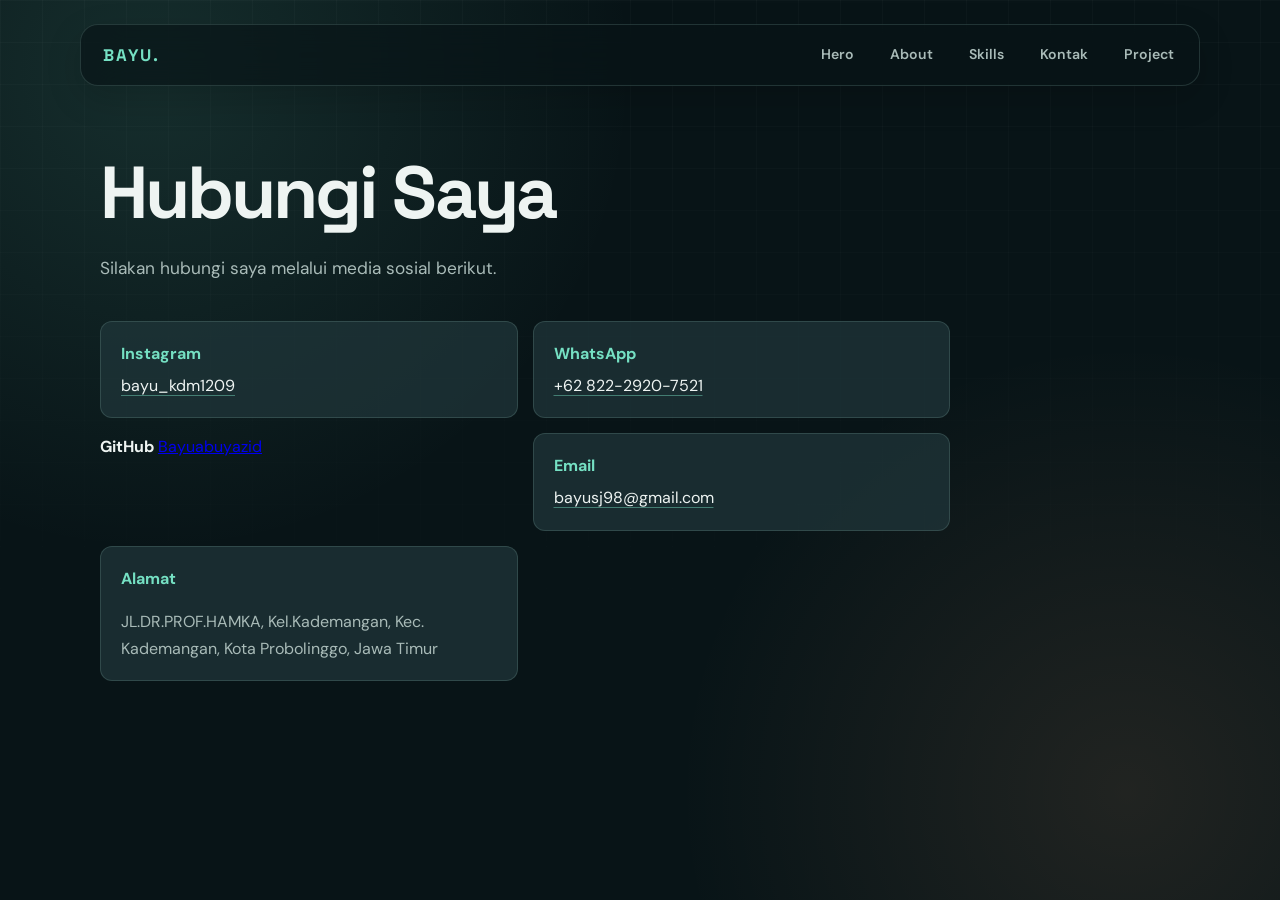
==== commit 9ea889a0: "menambahkan file baru" ====
--- a/kontak.html
+++ b/kontak.html
@@ -14,10 +14,11 @@
                 <img src="" alt="Bayu Abu Yazid">
             </div>
             <nav class="menu">
-             <a href="index.html">Beranda</a>
-             <a href="portofolio-2.html">Profil</a>
-             <a href="potofolio-3.html ">Pengalaman</a>
+             <a href="index.html">Hero</a>
+             <a href="portofolio-2.html">About</a>
+             <a href="potofolio-3.html ">Skills</a>
              <a href="kontak.html">Kontak</a>
+             <a href="project.html">Project</a>
             </nav>
         </div>
 
--- a/portofolio.css
+++ b/portofolio.css
@@ -1,5 +1,6 @@
 @import url('https://fonts.googleapis.com/css2?family=DM+Sans:wght@400;500;600;700&family=Space+Grotesk:wght@500;600;700&display=swap');
 
+/* Variabel warna dan efek utama agar mudah diubah dari satu tempat. */
 :root {
     --ink: #eef4f2;
     --muted: #a9bbb8;
@@ -12,6 +13,7 @@
     --shadow: 0 24px 70px rgba(0, 0, 0, 0.28);
 }
 
+/* Reset ukuran elemen dan pengaturan dasar halaman. */
 * {
     box-sizing: border-box;
 }
@@ -32,6 +34,7 @@
         var(--background);
 }
 
+    /* Pola garis tipis sebagai dekorasi latar belakang halaman. */
 body::before {
     position: fixed;
     inset: 0;
@@ -44,6 +47,7 @@
     pointer-events: none;
 }
 
+/* Area navigasi bagian atas halaman. */
 header {
     position: relative;
     z-index: 2;
@@ -52,6 +56,7 @@
     padding: 24px 0;
 }
 
+/* Kotak navigasi dengan efek transparan dan blur. */
 .navbar {
     display: flex;
     align-items: center;
@@ -65,6 +70,7 @@
     backdrop-filter: blur(18px);
 }
 
+/* Nama/logo yang dibuat menggunakan pseudo-element. */
 .login::before {
     color: var(--accent);
     content: 'BAYU.';
@@ -78,6 +84,7 @@
     display: none;
 }
 
+/* Daftar menu dan tampilan setiap link navigasi. */
 .menu,
 .menu ul {
     display: flex;
@@ -107,6 +114,7 @@
     background: rgba(117, 224, 195, 0.1);
 }
 
+/* Gaya umum untuk semua judul. */
 h1,
 h2,
 h3 {
@@ -125,6 +133,7 @@
     font-size: clamp(1.35rem, 2.5vw, 1.9rem);
 }
 
+/* Lebar konten utama agar rapi dan berada di tengah halaman. */
 main,
 .pengalaman,
 .kontak-wrapper {
@@ -132,6 +141,7 @@
     margin: 0 auto;
 }
 
+/* Bagian pembuka atau hero pada halaman utama. */
 .perkenalan {
     max-width: 780px;
     padding: 13vh 0 60px;
@@ -154,6 +164,7 @@
     font-size: 1.08rem;
 }
 
+/* Foto profil yang berada di sisi kanan pada layar besar. */
 .foto {
     position: absolute;
     top: 21vh;
@@ -175,6 +186,7 @@
     object-fit: cover;
 }
 
+/* Jarak dan judul untuk bagian profil, pengalaman, dan kontak. */
 .profil,
 .pengalaman,
 .kontak-wrapper {
@@ -188,6 +200,7 @@
     font-size: clamp(2.5rem, 6vw, 4.6rem);
 }
 
+/* Kotak pembungkus isi profil. */
 .box {
     margin-top: 38px;
     padding: 26px;
@@ -204,6 +217,7 @@
     margin-bottom: 20px;
 }
 
+/* Kartu informasi di dalam bagian profil. */
 .card,
 .kontak-item {
     margin-top: 14px;
@@ -233,6 +247,7 @@
     color: var(--muted);
 }
 
+/* Grid kartu pengalaman atau skill. */
 .pengalaman {
     display: grid;
     grid-template-columns: repeat(4, 1fr);
@@ -243,6 +258,7 @@
     grid-column: 1 / -1;
 }
 
+/* Kartu skill dengan efek naik saat kursor diarahkan ke kartu. */
 .skill {
     overflow: hidden;
     min-height: 220px;
@@ -265,6 +281,7 @@
     object-fit: cover;
 }
 
+/* Daftar informasi kontak dalam dua kolom. */
 .kontak-list {
     display: grid;
     grid-template-columns: repeat(2, 1fr);
@@ -298,6 +315,7 @@
     color: var(--muted);
 }
 
+/* Penyesuaian tampilan untuk layar tablet dan ponsel. */
 @media (max-width: 760px) {
     header,
     main,
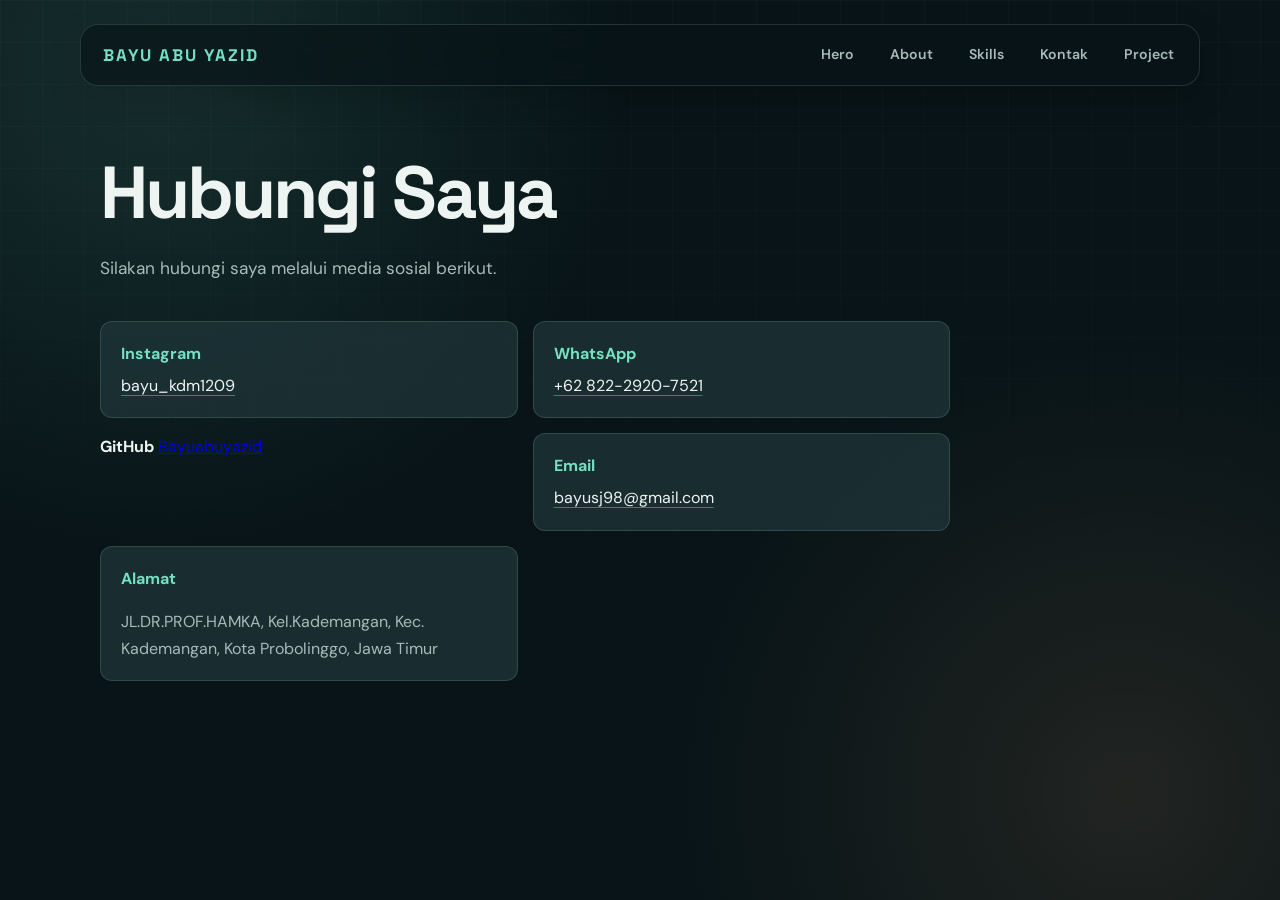
==== commit 58d631ec: "menambahkan file" ====
--- a/kontak.html
+++ b/kontak.html
@@ -13,7 +13,7 @@
             <div class="login">
                 <img src="" alt="Bayu Abu Yazid">
             </div>
-            <nav class="menu">
+           <nav class="menu">
              <a href="index.html">Hero</a>
              <a href="portofolio-2.html">About</a>
              <a href="potofolio-3.html ">Skills</a>
--- a/portofolio.css
+++ b/portofolio.css
@@ -73,7 +73,7 @@
 /* Nama/logo yang dibuat menggunakan pseudo-element. */
 .login::before {
     color: var(--accent);
-    content: 'BAYU.';
+    content: 'BAYU ABU YAZID';
     font-family: 'Space Grotesk', sans-serif;
     font-size: 1.05rem;
     font-weight: 700;
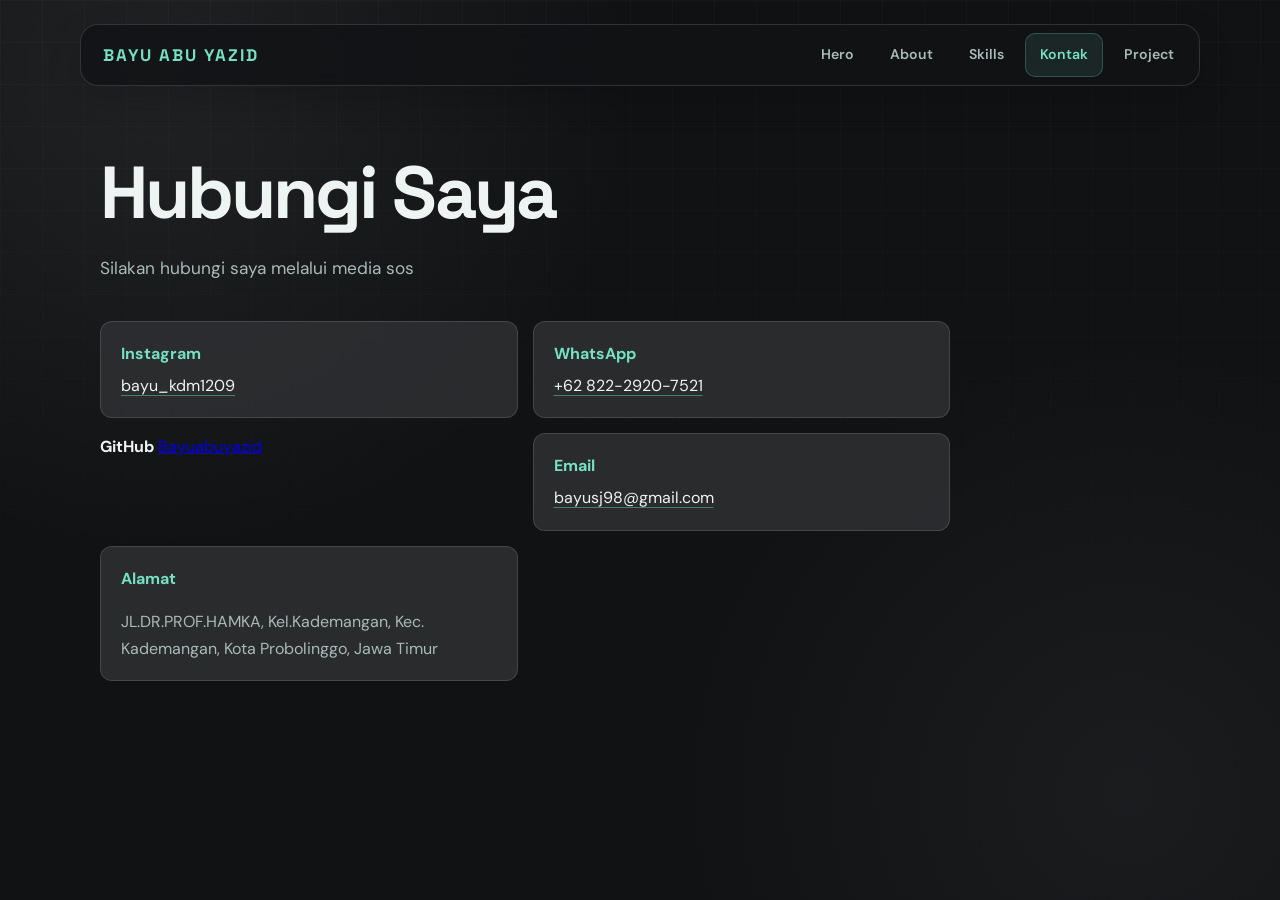
==== commit 0d7fa3df: "menambahkan file" ====
--- a/kontak.html
+++ b/kontak.html
@@ -1,57 +1,57 @@
-<!DOCTYPE html>
-<html lang="en">
-<head>
-    <meta charset="UTF-8">
-    <meta name="viewport" content="width=device-width, initial-scale=1.0">
-    <title>Portofolio</title>
-   <link rel="stylesheet" href="portofolio.css">
-     <link rel="icon" type="image/png" href="img/ChatGPT Image 18 Agu 2026, 06.42.05.png">
-</head>
-<body class="kontak-page">
-    <header>
-       <div class = "navbar">
-            <div class="login">
-                <img src="" alt="Bayu Abu Yazid">
-            </div>
-           <nav class="menu">
-             <a href="index.html">Hero</a>
-             <a href="portofolio-2.html">About</a>
-             <a href="potofolio-3.html ">Skills</a>
-             <a href="kontak.html">Kontak</a>
-             <a href="project.html">Project</a>
-            </nav>
-        </div>
-
-        <div class="kontak-wrapper">
-            <h1>Hubungi Saya</h1>
-            <p class="subjudul">Silakan hubungi saya melalui media sosial berikut.</p>
-
-            <div class="kontak-list">
-                <div class="kontak-item">
-                    <strong>Instagram</strong>
-                    <a href="https://www.instagram.com/bayu_kdm1209" target="_blank">bayu_kdm1209</a>
-                </div>
-
-                <div class="kontak-item">
-                    <strong>WhatsApp</strong>
-                    <a href="https://wa.me/6282229207521" target="_blank">+62 822-2920-7521</a>
-                </div>
-                 <div class="Kontak-item">
-                    <strong>GitHub</strong>
-                    <a href="https://github.com/Bayuabuyazid" target="_blank">Bayuabuyazid</a>
-                 </div>
-                <div class="kontak-item">
-                    <strong>Email</strong>
-                    <a href="mailto:bayusj98@gmail.com">bayusj98@gmail.com</a>
-                </div>
-
-                <div class="kontak-item">
-                    <strong>Alamat</strong>
-                    <p>JL.DR.PROF.HAMKA, Kel.Kademangan, Kec. Kademangan, Kota Probolinggo, Jawa Timur</p>
-                </div>
-            </div>
-        </div>
-    </header>
-    <script src="../JS/portofolio.js"></script>
-</body>
-</html>
+<!DOCTYPE html>
+<html lang="en">
+<head>
+    <meta charset="UTF-8">
+    <meta name="viewport" content="width=device-width, initial-scale=1.0">
+    <title>Portofolio</title>
+   <link rel="stylesheet" href="portofolio.css">
+     <link rel="icon" type="image/png" href="img/ChatGPT Image 18 Agu 2026, 06.42.05.png">
+</head>
+<body class="kontak-page">
+    <header>
+       <div class = "navbar">
+            <div class="login">
+                <img src="" alt="Bayu Abu Yazid">
+            </div>
+           <nav class="menu">
+             <a href="index.html">Hero</a>
+             <a href="portofolio-2.html">About</a>
+             <a href="potofolio-3.html">Skills</a>
+             <a href="kontak.html">Kontak</a>
+             <a href="project.html">Project</a>
+            </nav>
+        </div>
+
+        <div class="kontak-wrapper">
+            <h1>Hubungi Saya</h1>
+            <p class="subjudul">Silakan hubungi saya melalui media sosial berikut.</p>
+
+            <div class="kontak-list">
+                <div class="kontak-item">
+                    <strong>Instagram</strong>
+                    <a href="https://www.instagram.com/bayu_kdm1209" target="_blank">bayu_kdm1209</a>
+                </div>
+
+                <div class="kontak-item">
+                    <strong>WhatsApp</strong>
+                    <a href="https://wa.me/6282229207521" target="_blank">+62 822-2920-7521</a>
+                </div>
+                 <div class="Kontak-item">
+                    <strong>GitHub</strong>
+                    <a href="https://github.com/Bayuabuyazid" target="_blank">Bayuabuyazid</a>
+                 </div>
+                <div class="kontak-item">
+                    <strong>Email</strong>
+                    <a href="mailto:bayusj98@gmail.com">bayusj98@gmail.com</a>
+                </div>
+
+                <div class="kontak-item">
+                    <strong>Alamat</strong>
+                    <p>JL.DR.PROF.HAMKA, Kel.Kademangan, Kec. Kademangan, Kota Probolinggo, Jawa Timur</p>
+                </div>
+            </div>
+        </div>
+    </header>
+    <script src="portofolio.js"></script>
+</body>
+</html>
--- a/portofolio.css
+++ b/portofolio.css
@@ -1,370 +1,508 @@
-@import url('https://fonts.googleapis.com/css2?family=DM+Sans:wght@400;500;600;700&family=Space+Grotesk:wght@500;600;700&display=swap');
-
-/* Variabel warna dan efek utama agar mudah diubah dari satu tempat. */
-:root {
-    --ink: #eef4f2;
-    --muted: #a9bbb8;
-    --surface: rgba(19, 35, 40, 0.82);
-    --surface-light: rgba(32, 54, 59, 0.72);
-    --line: rgba(173, 221, 211, 0.16);
-    --accent: #75e0c3;
-    --accent-warm: #ffad7a;
-    --background: #081417;
-    --shadow: 0 24px 70px rgba(0, 0, 0, 0.28);
-}
-
-/* Reset ukuran elemen dan pengaturan dasar halaman. */
-* {
-    box-sizing: border-box;
-}
-
-html {
-    scroll-behavior: smooth;
-}
-
-body {
-    min-height: 100vh;
-    margin: 0;
-    color: var(--ink);
-    font-family: 'DM Sans', 'Segoe UI', sans-serif;
-    line-height: 1.7;
-    background:
-        radial-gradient(circle at 12% 8%, rgba(117, 224, 195, 0.13), transparent 30rem),
-        radial-gradient(circle at 88% 88%, rgba(255, 173, 122, 0.1), transparent 28rem),
-        var(--background);
-}
-
-    /* Pola garis tipis sebagai dekorasi latar belakang halaman. */
-body::before {
-    position: fixed;
-    inset: 0;
-    z-index: -1;
-    background-image: linear-gradient(rgba(255, 255, 255, 0.025) 1px, transparent 1px),
-        linear-gradient(90deg, rgba(255, 255, 255, 0.025) 1px, transparent 1px);
-    background-size: 42px 42px;
-    content: '';
-    mask-image: linear-gradient(to bottom, black, transparent 80%);
-    pointer-events: none;
-}
-
-/* Area navigasi bagian atas halaman. */
-header {
-    position: relative;
-    z-index: 2;
-    width: min(1120px, calc(100% - 40px));
-    margin: 0 auto;
-    padding: 24px 0;
-}
-
-/* Kotak navigasi dengan efek transparan dan blur. */
-.navbar {
-    display: flex;
-    align-items: center;
-    justify-content: space-between;
-    min-height: 58px;
-    padding: 8px 10px 8px 22px;
-    border: 1px solid var(--line);
-    border-radius: 18px;
-    background: rgba(8, 20, 23, 0.68);
-    box-shadow: 0 12px 35px rgba(0, 0, 0, 0.16);
-    backdrop-filter: blur(18px);
-}
-
-/* Nama/logo yang dibuat menggunakan pseudo-element. */
-.login::before {
-    color: var(--accent);
-    content: 'BAYU ABU YAZID';
-    font-family: 'Space Grotesk', sans-serif;
-    font-size: 1.05rem;
-    font-weight: 700;
-    letter-spacing: 0.12em;
-}
-
-.login img {
-    display: none;
-}
-
-/* Daftar menu dan tampilan setiap link navigasi. */
-.menu,
-.menu ul {
-    display: flex;
-    align-items: center;
-    gap: 6px;
-    margin: 0;
-    padding: 0;
-    list-style: none;
-}
-
-.menu a {
-    display: block;
-    padding: 9px 14px;
-    border: 1px solid transparent;
-    border-radius: 10px;
-    color: var(--muted);
-    font-size: 0.88rem;
-    font-weight: 600;
-    text-decoration: none;
-    transition: 0.25s ease;
-}
-
-.menu a:hover,
-.menu a.active {
-    border-color: rgba(117, 224, 195, 0.24);
-    color: var(--accent);
-    background: rgba(117, 224, 195, 0.1);
-}
-
-/* Gaya umum untuk semua judul. */
-h1,
-h2,
-h3 {
-    margin-top: 0;
-    color: var(--ink);
-    font-family: 'Space Grotesk', sans-serif;
-    line-height: 1.15;
-}
-
-h1 {
-    font-size: clamp(2.6rem, 6vw, 5.3rem);
-    letter-spacing: -0.04em;
-}
-
-h2 {
-    font-size: clamp(1.35rem, 2.5vw, 1.9rem);
-}
-
-/* Lebar konten utama agar rapi dan berada di tengah halaman. */
-main,
-.pengalaman,
-.kontak-wrapper {
-    width: min(1120px, calc(100% - 40px));
-    margin: 0 auto;
-}
-
-/* Bagian pembuka atau hero pada halaman utama. */
-.perkenalan {
-    max-width: 780px;
-    padding: 13vh 0 60px;
-}
-
-.perkenalan h1 {
-    max-width: 760px;
-    margin-bottom: 22px;
-}
-
-.perkenalan h1::first-line {
-    color: var(--accent);
-}
-
-.perkenalan p,
-.deskripsi,
-.subjudul {
-    max-width: 650px;
-    color: var(--muted);
-    font-size: 1.08rem;
-}
-
-/* Foto profil yang berada di sisi kanan pada layar besar. */
-.foto {
-    position: absolute;
-    top: 21vh;
-    right: max(40px, calc((100vw - 1120px) / 2));
-    width: 230px;
-    padding: 9px;
-    border: 1px solid var(--line);
-    border-radius: 50%;
-    background: var(--surface);
-    box-shadow: var(--shadow);
-    transform: rotate(5deg);
-}
-
-.foto img {
-    display: block;
-    width: 100%;
-    aspect-ratio: 1;
-    border-radius: 50%;
-    object-fit: cover;
-}
-
-/* Jarak dan judul untuk bagian profil, pengalaman, dan kontak. */
-.profil,
-.pengalaman,
-.kontak-wrapper {
-    padding: 65px 0 100px;
-}
-
-.profil > h1,
-.pengalaman > h1,
-.kontak-wrapper > h1 {
-    margin-bottom: 18px;
-    font-size: clamp(2.5rem, 6vw, 4.6rem);
-}
-
-/* Kotak pembungkus isi profil. */
-.box {
-    margin-top: 38px;
-    padding: 26px;
-    border: 1px solid var(--line);
-    border-radius: 18px;
-    background: rgba(14, 29, 33, 0.66);
-    box-shadow: var(--shadow);
-}
-
-.box h2 {
-    display: flex;
-    gap: 10px;
-    align-items: center;
-    margin-bottom: 20px;
-}
-
-/* Kartu informasi di dalam bagian profil. */
-.card,
-.kontak-item {
-    margin-top: 14px;
-    padding: 18px 20px;
-    border: 1px solid var(--line);
-    border-radius: 12px;
-    background: var(--surface-light);
-}
-
-.card p,
-.card ul {
-    margin: 7px 0;
-}
-
-.card strong,
-.card h3,
-.kontak-item strong {
-    color: var(--accent);
-}
-
-.card small {
-    color: var(--accent-warm);
-}
-
-.card li {
-    margin: 8px 0;
-    color: var(--muted);
-}
-
-/* Grid kartu pengalaman atau skill. */
-.pengalaman {
-    display: grid;
-    grid-template-columns: repeat(4, 1fr);
-    gap: 18px;
-}
-
-.pengalaman h1 {
-    grid-column: 1 / -1;
-}
-
-/* Kartu skill dengan efek naik saat kursor diarahkan ke kartu. */
-.skill {
-    overflow: hidden;
-    min-height: 220px;
-    border: 1px solid var(--line);
-    border-radius: 16px;
-    background: var(--surface);
-    box-shadow: var(--shadow);
-    transition: transform 0.3s ease, border-color 0.3s ease;
-}
-
-.skill:hover {
-    border-color: rgba(117, 224, 195, 0.52);
-    transform: translateY(-8px);
-}
-
-.skill img {
-    display: block;
-    width: 100%;
-    height: 220px;
-    object-fit: cover;
-}
-
-/* Daftar informasi kontak dalam dua kolom. */
-.kontak-list {
-    display: grid;
-    grid-template-columns: repeat(2, 1fr);
-    gap: 15px;
-    max-width: 850px;
-    margin-top: 38px;
-}
-
-.kontak-item {
-    margin: 0;
-}
-
-.kontak-item strong,
-.kontak-item a {
-    display: block;
-}
-
-.kontak-item a {
-    margin-top: 5px;
-    color: var(--ink);
-    text-decoration-color: rgba(117, 224, 195, 0.45);
-    text-underline-offset: 4px;
-}
-
-.kontak-item a:hover {
-    color: var(--accent);
-}
-
-.kontak-item p {
-    margin-bottom: 0;
-    color: var(--muted);
-}
-
-/* Penyesuaian tampilan untuk layar tablet dan ponsel. */
-@media (max-width: 760px) {
-    header,
-    main,
-    .pengalaman,
-    .kontak-wrapper {
-        width: min(100% - 28px, 600px);
-    }
-
-    .navbar {
-        align-items: flex-start;
-        gap: 12px;
-        padding: 16px;
-    }
-
-    .menu,
-    .menu ul {
-        flex-wrap: wrap;
-        justify-content: flex-end;
-    }
-
-    .menu a {
-        padding: 7px 9px;
-        font-size: 0.78rem;
-    }
-
-    .perkenalan {
-        padding-top: 9vh;
-    }
-
-    .foto {
-        position: relative;
-        top: auto;
-        right: auto;
-        width: min(190px, 55vw);
-        margin: 0 auto 40px;
-    }
-
-    .profil,
-    .pengalaman,
-    .kontak-wrapper {
-        padding-top: 40px;
-    }
-
-    .box {
-        padding: 18px;
-    }
-
-    .pengalaman,
-    .kontak-list {
-        grid-template-columns: 1fr;
-    }
+@import url('https://fonts.googleapis.com/css2?family=DM+Sans:wght@400;500;600;700&family=Space+Grotesk:wght@500;600;700&display=swap');
+
+/* Variabel warna dan efek utama agar mudah diubah dari satu tempat. */
+:root {
+    --ink: #eef4f2;
+    --muted: #a9bbb8;
+    --surface: rgba(35, 36, 38, 0.88);
+    --surface-light: rgba(49, 50, 53, 0.78);
+    --line: rgba(210, 212, 216, 0.16);
+    --accent: #75e0c3;
+    --accent-warm: #ffad7a;
+    --background: #111214;
+    --shadow: 0 24px 70px rgba(0, 0, 0, 0.28);
+}
+
+/* Reset ukuran elemen dan pengaturan dasar halaman. */
+* {
+    box-sizing: border-box;
+}
+
+html {
+    scroll-behavior: smooth;
+}
+
+body {
+    min-height: 100vh;
+    margin: 0;
+    color: var(--ink);
+    font-family: 'DM Sans', 'Segoe UI', sans-serif;
+    line-height: 1.7;
+    background:
+        radial-gradient(circle at 12% 8%, rgba(145, 147, 151, 0.12), transparent 30rem),
+        radial-gradient(circle at 88% 88%, rgba(78, 80, 84, 0.16), transparent 28rem),
+        var(--background);
+}
+
+/* Pola garis tipis sebagai dekorasi latar belakang halaman. */
+body::before {
+    position: fixed;
+    inset: 0;
+    z-index: -1;
+    background-image: linear-gradient(rgba(255, 255, 255, 0.025) 1px, transparent 1px),
+        linear-gradient(90deg, rgba(255, 255, 255, 0.025) 1px, transparent 1px);
+    background-size: 42px 42px;
+    content: '';
+    mask-image: linear-gradient(to bottom, black, transparent 80%);
+    pointer-events: none;
+}
+
+/* Area navigasi bagian atas halaman. */
+header {
+    position: relative;
+    z-index: 2;
+    width: min(1120px, calc(100% - 40px));
+    margin: 0 auto;
+    padding: 24px 0;
+}
+
+/* Kotak navigasi dengan efek transparan dan blur. */
+.navbar {
+    display: flex;
+    align-items: center;
+    justify-content: space-between;
+    min-height: 58px;
+    padding: 8px 10px 8px 22px;
+    border: 1px solid var(--line);
+    border-radius: 18px;
+    background: rgba(18, 19, 21, 0.82);
+    box-shadow: 0 12px 35px rgba(0, 0, 0, 0.16);
+    backdrop-filter: blur(18px);
+}
+
+/* Nama/logo yang dibuat menggunakan pseudo-element. */
+.login::before {
+    color: var(--accent);
+    content: 'BAYU ABU YAZID';
+    font-family: 'Space Grotesk', sans-serif;
+    font-size: 1.05rem;
+    font-weight: 700;
+    letter-spacing: 0.12em;
+}
+
+.login img {
+    display: none;
+}
+
+/* Daftar menu dan tampilan setiap link navigasi. */
+.menu,
+.menu ul {
+    display: flex;
+    align-items: center;
+    gap: 6px;
+    margin: 0;
+    padding: 0;
+    list-style: none;
+}
+
+.menu a {
+    display: block;
+    padding: 9px 14px;
+    border: 1px solid transparent;
+    border-radius: 10px;
+    color: var(--muted);
+    font-size: 0.88rem;
+    font-weight: 600;
+    text-decoration: none;
+    transition: 0.25s ease;
+}
+
+.menu a:hover,
+.menu a.active {
+    border-color: rgba(117, 224, 195, 0.24);
+    color: var(--accent);
+    background: rgba(117, 224, 195, 0.1);
+}
+
+.menu a:focus-visible,
+.kontak-item a:focus-visible {
+    outline: 2px solid var(--accent);
+    outline-offset: 3px;
+}
+
+/* Gaya umum untuk semua judul. */
+h1,
+h2,
+h3 {
+    margin-top: 0;
+    color: var(--ink);
+    font-family: 'Space Grotesk', sans-serif;
+    line-height: 1.15;
+}
+
+h1 {
+    font-size: clamp(2.6rem, 6vw, 5.3rem);
+    letter-spacing: -0.04em;
+}
+
+h2 {
+    font-size: clamp(1.35rem, 2.5vw, 1.9rem);
+}
+
+/* Lebar konten utama agar rapi dan berada di tengah halaman. */
+main,
+.pengalaman,
+.kontak-wrapper {
+    width: min(1120px, calc(100% - 40px));
+    margin: 0 auto;
+}
+
+/* Bagian pembuka atau hero pada halaman utama. */
+.perkenalan {
+    max-width: 780px;
+    padding: 13vh 0 60px;
+}
+
+.perkenalan h1 {
+    max-width: 760px;
+    margin-bottom: 22px;
+}
+
+.perkenalan h1::first-line {
+    color: var(--accent);
+}
+
+.perkenalan p,
+.deskripsi,
+.subjudul {
+    max-width: 650px;
+    color: var(--muted);
+    font-size: 1.08rem;
+}
+
+/* Foto profil yang berada di sisi kanan pada layar besar. */
+.foto {
+    position: absolute;
+    top: 21vh;
+    right: max(40px, calc((100vw - 1120px) / 2));
+    width: 230px;
+    padding: 9px;
+    border: 1px solid var(--line);
+    border-radius: 50%;
+    background: var(--surface);
+    box-shadow: var(--shadow);
+    transform: rotate(5deg);
+}
+
+.foto img {
+    display: block;
+    width: 100%;
+    aspect-ratio: 1;
+    border-radius: 50%;
+    object-fit: cover;
+}
+
+/* Jarak dan judul untuk bagian profil, pengalaman, dan kontak. */
+.profil,
+.pengalaman,
+.kontak-wrapper {
+    padding: 65px 0 100px;
+}
+
+.profil > h1,
+.pengalaman > h1,
+.kontak-wrapper > h1 {
+    margin-bottom: 18px;
+    font-size: clamp(2.5rem, 6vw, 4.6rem);
+}
+
+/* Kotak pembungkus isi profil. */
+.box {
+    margin-top: 38px;
+    padding: 26px;
+    border: 1px solid var(--line);
+    border-radius: 18px;
+    background: rgba(14, 29, 33, 0.66);
+    box-shadow: var(--shadow);
+}
+
+.box h2 {
+    display: flex;
+    gap: 10px;
+    align-items: center;
+    margin-bottom: 20px;
+}
+
+/* Kartu informasi di dalam bagian profil. */
+.card,
+.kontak-item {
+    margin-top: 14px;
+    padding: 18px 20px;
+    border: 1px solid var(--line);
+    border-radius: 12px;
+    background: var(--surface-light);
+}
+
+.card p,
+.card ul {
+    margin: 7px 0;
+}
+
+.card strong,
+.card h3,
+.kontak-item strong {
+    color: var(--accent);
+}
+
+.card small {
+    color: var(--accent-warm);
+}
+
+.card li {
+    margin: 8px 0;
+    color: var(--muted);
+}
+
+/* Grid kartu pengalaman atau skill. */
+.pengalaman {
+    display: grid;
+    grid-template-columns: repeat(4, 1fr);
+    gap: 18px;
+}
+
+.pengalaman h1 {
+    grid-column: 1 / -1;
+}
+
+/* Kartu skill dengan efek naik saat kursor diarahkan ke kartu. */
+.skill {
+    overflow: hidden;
+    min-height: 220px;
+    border: 1px solid var(--line);
+    border-radius: 16px;
+    background: var(--surface);
+    box-shadow: var(--shadow);
+    transition: transform 0.3s ease, border-color 0.3s ease;
+}
+
+.skill:hover {
+    border-color: rgba(117, 224, 195, 0.52);
+    transform: translateY(-8px);
+}
+
+.skill img {
+    display: block;
+    width: 100%;
+    height: 220px;
+    object-fit: cover;
+}
+
+/* Daftar informasi kontak dalam dua kolom. */
+.kontak-list {
+    display: grid;
+    grid-template-columns: repeat(2, 1fr);
+    gap: 15px;
+    max-width: 850px;
+    margin-top: 38px;
+}
+
+.kontak-item {
+    margin: 0;
+}
+
+.kontak-item strong,
+.kontak-item a {
+    display: block;
+}
+
+.kontak-item a {
+    margin-top: 5px;
+    color: var(--ink);
+    text-decoration-color: rgba(117, 224, 195, 0.45);
+    text-underline-offset: 4px;
+}
+
+.kontak-item a:hover {
+    color: var(--accent);
+}
+
+.kontak-item p {
+    margin-bottom: 0;
+    color: var(--muted);
+}
+
+/* Styling khusus halaman project */
+body.halaman-Project {
+    background:
+        radial-gradient(circle at 12% 8%, rgba(117, 224, 195, 0.13), transparent 30rem),
+        radial-gradient(circle at 88% 88%, rgba(255, 173, 122, 0.1), transparent 28rem),
+        var(--background);
+}
+
+.project {
+    display: grid;
+    grid-template-columns: minmax(0, 820px);
+    justify-content: center;
+    width: min(100% - 40px, 1120px);
+    margin: 0 auto;
+    padding: 30px 0 80px;
+}
+
+.project-page {
+    width: min(1120px, calc(100% - 48px));
+    margin: 0 auto;
+    padding: clamp(48px, 8vw, 88px) 0 100px;
+}
+
+.project-page h1 {
+    margin-bottom: 14px;
+    font-size: clamp(2.5rem, 6vw, 4.6rem);
+    letter-spacing: -0.04em;
+}
+
+.project-page > p {
+    max-width: 720px;
+    margin-bottom: 42px;
+    color: var(--muted);
+    font-size: clamp(1rem, 1.7vw, 1.12rem);
+}
+
+.project-grid {
+    display: grid;
+    grid-template-columns: repeat(2, minmax(0, 1fr));
+    align-items: stretch;
+    gap: 28px;
+}
+
+.project-item {
+    display: flex;
+    flex-direction: column;
+    overflow: hidden;
+    min-width: 0;
+    border: 1px solid var(--line);
+    border-radius: 20px;
+    background: linear-gradient(155deg, rgba(25, 45, 49, 0.94), rgba(12, 27, 31, 0.92));
+    box-shadow: 0 18px 48px rgba(0, 0, 0, 0.2);
+    transition: transform 0.25s ease, border-color 0.25s ease, box-shadow 0.25s ease;
+}
+
+.project-item:hover {
+    border-color: rgba(117, 224, 195, 0.42);
+    box-shadow: 0 24px 58px rgba(0, 0, 0, 0.3);
+    transform: translateY(-5px);
+}
+
+.project-item img {
+    display: block;
+    width: 100%;
+    aspect-ratio: 16 / 10;
+    object-fit: cover;
+    border-bottom: 1px solid var(--line);
+    background: linear-gradient(135deg, rgba(117, 224, 195, 0.12), rgba(255, 173, 122, 0.08));
+}
+
+.project-item img[src=""] {
+    display: none;
+}
+
+.project-item h3 {
+    margin: 0 0 12px;
+    font-size: 1.4rem;
+}
+
+.project-item p {
+    margin: 0;
+    color: var(--muted);
+}
+
+.project-content {
+    flex: 1;
+    padding: 24px;
+}
+
+.project-content p,
+.project-content li {
+    color: var(--muted);
+}
+
+.project-content ul {
+    display: flex;
+    flex-wrap: wrap;
+    gap: 8px;
+    margin: 20px 0 0;
+    padding: 0;
+    list-style: none;
+}
+
+.project-content li {
+    margin: 0;
+    padding: 5px 11px;
+    border: 1px solid rgba(117, 224, 195, 0.18);
+    border-radius: 999px;
+    background: rgba(117, 224, 195, 0.08);
+    color: var(--accent);
+    font-size: 0.82rem;
+    font-weight: 600;
+}
+
+.project-content li:empty {
+    display: none;
+}
+
+/* Penyesuaian tampilan untuk layar tablet dan ponsel. */
+@media (max-width: 760px) {
+    header,
+    main,
+    .pengalaman,
+    .kontak-wrapper {
+        width: min(100% - 28px, 600px);
+    }
+
+    .navbar {
+        align-items: flex-start;
+        gap: 12px;
+        padding: 16px;
+    }
+
+    .menu,
+    .menu ul {
+        flex-wrap: wrap;
+        justify-content: flex-end;
+    }
+
+    .menu a {
+        padding: 7px 9px;
+        font-size: 0.78rem;
+    }
+
+    .perkenalan {
+        padding-top: 9vh;
+    }
+
+    .foto {
+        position: relative;
+        top: auto;
+        right: auto;
+        width: min(190px, 55vw);
+        margin: 0 auto 40px;
+    }
+
+    .profil,
+    .pengalaman,
+    .kontak-wrapper {
+        padding-top: 40px;
+    }
+
+    .box {
+        padding: 18px;
+    }
+
+    .pengalaman,
+    .kontak-list,
+    .project-grid {
+        grid-template-columns: 1fr;
+    }
+
+    .project-page {
+        width: min(100% - 28px, 600px);
+        padding-top: 48px;
+    }
+
+    .project-page > p {
+        margin-bottom: 30px;
+    }
+
+    .project-content {
+        padding: 20px;
+    }
 }
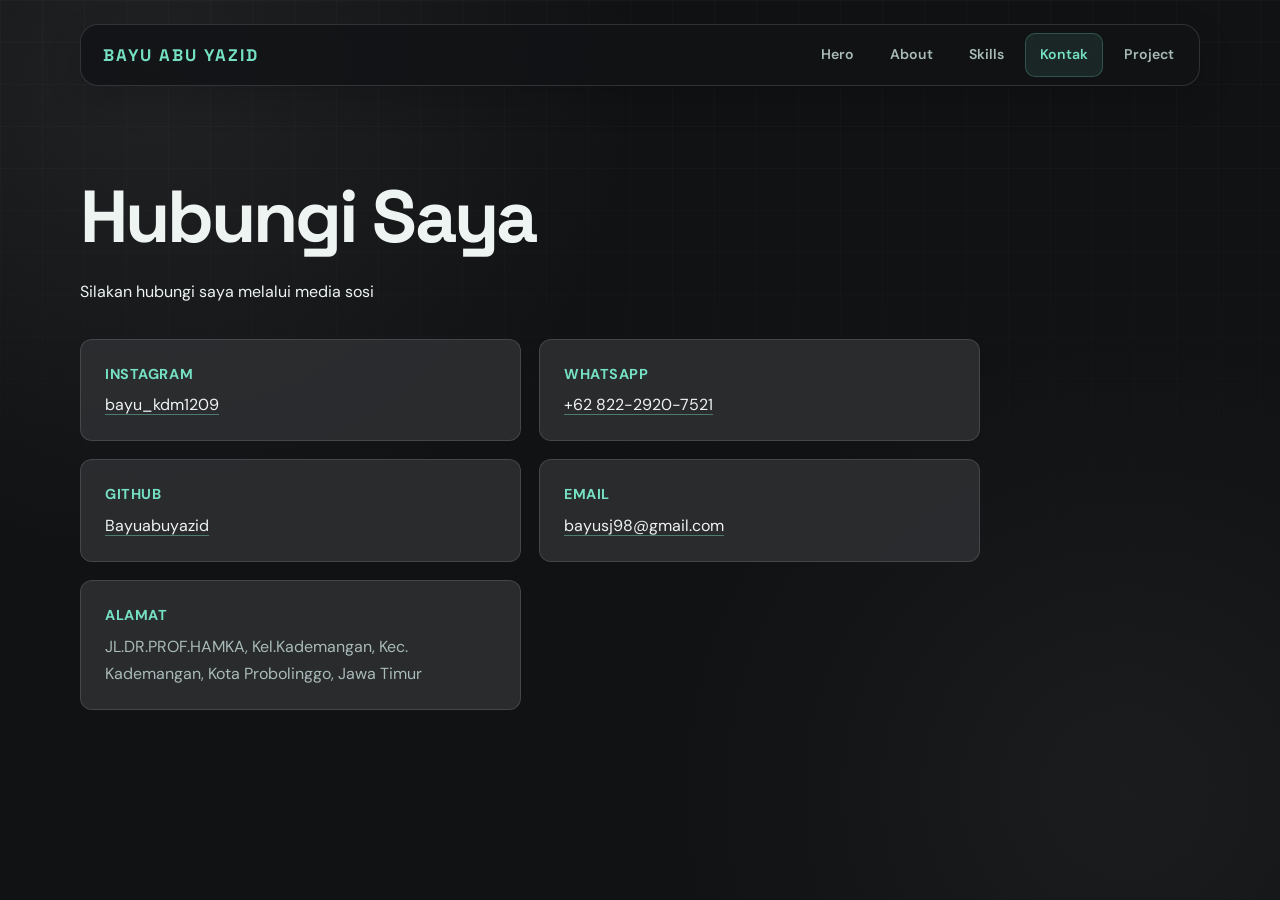
==== commit 05138f4b: "memperbaiki file" ====
--- a/kontak.html
+++ b/kontak.html
@@ -3,55 +3,55 @@
 <head>
     <meta charset="UTF-8">
     <meta name="viewport" content="width=device-width, initial-scale=1.0">
-    <title>Portofolio</title>
-   <link rel="stylesheet" href="portofolio.css">
-     <link rel="icon" type="image/png" href="img/ChatGPT Image 18 Agu 2026, 06.42.05.png">
+    <title>Kontak | Bayu Abu Yazid</title>
+    <link rel="stylesheet" href="portofolio.css">
+    <link rel="icon" type="image/png" href="img/ChatGPT Image 18 Agu 2026, 06.42.05.png">
 </head>
 <body class="kontak-page">
     <header>
-       <div class = "navbar">
+        <div class="navbar">
             <div class="login">
                 <img src="" alt="Bayu Abu Yazid">
             </div>
-           <nav class="menu">
-             <a href="index.html">Hero</a>
-             <a href="portofolio-2.html">About</a>
-             <a href="potofolio-3.html">Skills</a>
-             <a href="kontak.html">Kontak</a>
-             <a href="project.html">Project</a>
+            <nav class="menu">
+                <a href="index.html">Hero</a>
+                <a href="portofolio-2.html">About</a>
+                <a href="potofolio-3.html">Skills</a>
+                <a href="kontak.html">Kontak</a>
+                <a href="project.html">Project</a>
             </nav>
         </div>
+    </header>
 
-        <div class="kontak-wrapper">
-            <h1>Hubungi Saya</h1>
-            <p class="subjudul">Silakan hubungi saya melalui media sosial berikut.</p>
+    <main class="kontak-wrapper">
+        <h1>Hubungi Saya</h1>
+        <p class="subjudul">Silakan hubungi saya melalui media sosial berikut.</p>
 
-            <div class="kontak-list">
-                <div class="kontak-item">
-                    <strong>Instagram</strong>
-                    <a href="https://www.instagram.com/bayu_kdm1209" target="_blank">bayu_kdm1209</a>
-                </div>
+        <div class="kontak-list">
+            <div class="kontak-item">
+                <strong>Instagram</strong>
+                <a href="https://www.instagram.com/bayu_kdm1209" target="_blank" rel="noopener noreferrer">bayu_kdm1209</a>
+            </div>
 
-                <div class="kontak-item">
-                    <strong>WhatsApp</strong>
-                    <a href="https://wa.me/6282229207521" target="_blank">+62 822-2920-7521</a>
-                </div>
-                 <div class="Kontak-item">
-                    <strong>GitHub</strong>
-                    <a href="https://github.com/Bayuabuyazid" target="_blank">Bayuabuyazid</a>
-                 </div>
-                <div class="kontak-item">
-                    <strong>Email</strong>
-                    <a href="mailto:bayusj98@gmail.com">bayusj98@gmail.com</a>
-                </div>
+            <div class="kontak-item">
+                <strong>WhatsApp</strong>
+                <a href="https://wa.me/6282229207521" target="_blank" rel="noopener noreferrer">+62 822-2920-7521</a>
+            </div>
+            <div class="kontak-item">
+                <strong>GitHub</strong>
+                <a href="https://github.com/Bayuabuyazid" target="_blank" rel="noopener noreferrer">Bayuabuyazid</a>
+            </div>
+            <div class="kontak-item">
+                <strong>Email</strong>
+                <a href="mailto:bayusj98@gmail.com">bayusj98@gmail.com</a>
+            </div>
 
-                <div class="kontak-item">
-                    <strong>Alamat</strong>
-                    <p>JL.DR.PROF.HAMKA, Kel.Kademangan, Kec. Kademangan, Kota Probolinggo, Jawa Timur</p>
-                </div>
+            <div class="kontak-item">
+                <strong>Alamat</strong>
+                <p>JL.DR.PROF.HAMKA, Kel.Kademangan, Kec. Kademangan, Kota Probolinggo, Jawa Timur</p>
             </div>
         </div>
-    </header>
+    </main>
     <script src="portofolio.js"></script>
 </body>
 </html>
--- a/portofolio.css
+++ b/portofolio.css
@@ -84,6 +84,10 @@
     display: none;
 }
 
+body.halaman-Beranda .login .logo {
+    display: none;
+}
+
 /* Daftar menu dan tampilan setiap link navigasi. */
 .menu,
 .menu ul {
@@ -147,44 +151,131 @@
     margin: 0 auto;
 }
 
-/* Bagian pembuka atau hero pada halaman utama. */
-.perkenalan {
-    max-width: 780px;
-    padding: 13vh 0 60px;
-}
-
-.perkenalan h1 {
-    max-width: 760px;
-    margin-bottom: 22px;
-}
-
-.perkenalan h1::first-line {
+/* Hero: perkenalan di kiri dan foto profil di kanan. */
+.hero {
+    display: grid;
+    grid-template-columns: minmax(0, 1.2fr) minmax(260px, 0.8fr);
+    align-items: center;
+    gap: clamp(32px, 8vw, 100px);
+    min-height: calc(100vh - 110px);
+    padding-block: clamp(40px, 7vh, 80px) clamp(64px, 10vh, 110px);
+}
+
+.hero .perkenalan {
+    max-width: 740px;
+}
+
+.sapaan {
+    margin: 0 0 12px;
     color: var(--accent);
-}
-
-.perkenalan p,
-.deskripsi,
-.subjudul {
-    max-width: 650px;
+    font-size: 1rem;
+    font-weight: 700;
+    letter-spacing: 0.12em;
+    text-transform: uppercase;
+}
+
+.hero h1 {
+    margin-bottom: 16px;
+    font-size: clamp(3rem, 7vw, 5.8rem);
+    letter-spacing: -0.055em;
+}
+
+.hero h1 span {
+    color: var(--accent);
+}
+
+.hero h2 {
+    margin-bottom: 18px;
+    color: var(--muted);
+    font-size: clamp(1.25rem, 2.5vw, 1.8rem);
+}
+
+.hero .deskripsi {
+    max-width: 610px;
+    margin: 0;
     color: var(--muted);
     font-size: 1.08rem;
 }
 
-/* Foto profil yang berada di sisi kanan pada layar besar. */
-.foto {
-    position: absolute;
-    top: 21vh;
-    right: max(40px, calc((100vw - 1120px) / 2));
-    width: 230px;
-    padding: 9px;
+.hero-tombol,
+.daftar-skill {
+    display: flex;
+    flex-wrap: wrap;
+    align-items: center;
+    gap: 12px;
+}
+
+.hero-tombol {
+    margin-top: 30px;
+}
+
+.tombol {
+    display: inline-flex;
+    min-height: 48px;
+    align-items: center;
+    justify-content: center;
+    padding: 10px 18px;
+    border: 1px solid var(--line);
+    border-radius: 12px;
+    color: var(--ink);
+    font-weight: 700;
+    text-decoration: none;
+    transition: transform 0.2s ease, background-color 0.2s ease, border-color 0.2s ease;
+}
+
+.tombol:hover {
+    transform: translateY(-2px);
+}
+
+.tombol:focus-visible {
+    outline: 2px solid var(--accent);
+    outline-offset: 3px;
+}
+
+.tombol.utama {
+    border-color: var(--accent);
+    background: var(--accent);
+    color: #101817;
+}
+
+.tombol.utama:hover {
+    background: #91ecd4;
+}
+
+.tombol.kedua {
+    background: var(--surface);
+}
+
+.tombol.kedua:hover {
+    border-color: var(--accent);
+}
+
+.daftar-skill {
+    gap: 9px;
+    margin-top: 30px;
+}
+
+.daftar-skill span {
+    padding: 5px 12px;
+    border: 1px solid var(--line);
+    border-radius: 999px;
+    background: var(--surface-light);
+    color: var(--muted);
+    font-size: 0.85rem;
+    font-weight: 600;
+}
+
+.hero .foto {
+    width: min(100%, 340px);
+    justify-self: center;
+    padding: 10px;
     border: 1px solid var(--line);
     border-radius: 50%;
     background: var(--surface);
     box-shadow: var(--shadow);
-    transform: rotate(5deg);
-}
-
-.foto img {
+}
+
+.hero .foto img {
     display: block;
     width: 100%;
     aspect-ratio: 1;
@@ -290,14 +381,23 @@
 /* Daftar informasi kontak dalam dua kolom. */
 .kontak-list {
     display: grid;
-    grid-template-columns: repeat(2, 1fr);
-    gap: 15px;
-    max-width: 850px;
-    margin-top: 38px;
+    grid-template-columns: repeat(2, minmax(0, 1fr));
+    gap: 18px;
+    max-width: 900px;
+    margin-top: 34px;
 }
 
 .kontak-item {
+    min-width: 0;
     margin: 0;
+    padding: 22px 24px;
+    transition: transform 0.25s ease, border-color 0.25s ease, background-color 0.25s ease;
+}
+
+.kontak-item:hover {
+    border-color: rgba(117, 224, 195, 0.42);
+    background: rgba(49, 50, 53, 0.94);
+    transform: translateY(-3px);
 }
 
 .kontak-item strong,
@@ -305,11 +405,18 @@
     display: block;
 }
 
+.kontak-item strong {
+    margin-bottom: 5px;
+    font-size: 0.9rem;
+    letter-spacing: 0.04em;
+    text-transform: uppercase;
+}
+
 .kontak-item a {
-    margin-top: 5px;
     color: var(--ink);
     text-decoration-color: rgba(117, 224, 195, 0.45);
     text-underline-offset: 4px;
+    overflow-wrap: anywhere;
 }
 
 .kontak-item a:hover {
@@ -317,7 +424,7 @@
 }
 
 .kontak-item p {
-    margin-bottom: 0;
+    margin: 5px 0 0;
     color: var(--muted);
 }
 
@@ -465,16 +572,15 @@
         font-size: 0.78rem;
     }
 
-    .perkenalan {
-        padding-top: 9vh;
-    }
-
-    .foto {
-        position: relative;
-        top: auto;
-        right: auto;
-        width: min(190px, 55vw);
-        margin: 0 auto 40px;
+    .hero {
+        grid-template-columns: 1fr;
+        gap: 36px;
+        min-height: auto;
+        padding-block: 30px 64px;
+    }
+
+    .hero .foto {
+        width: min(240px, 62vw);
     }
 
     .profil,
